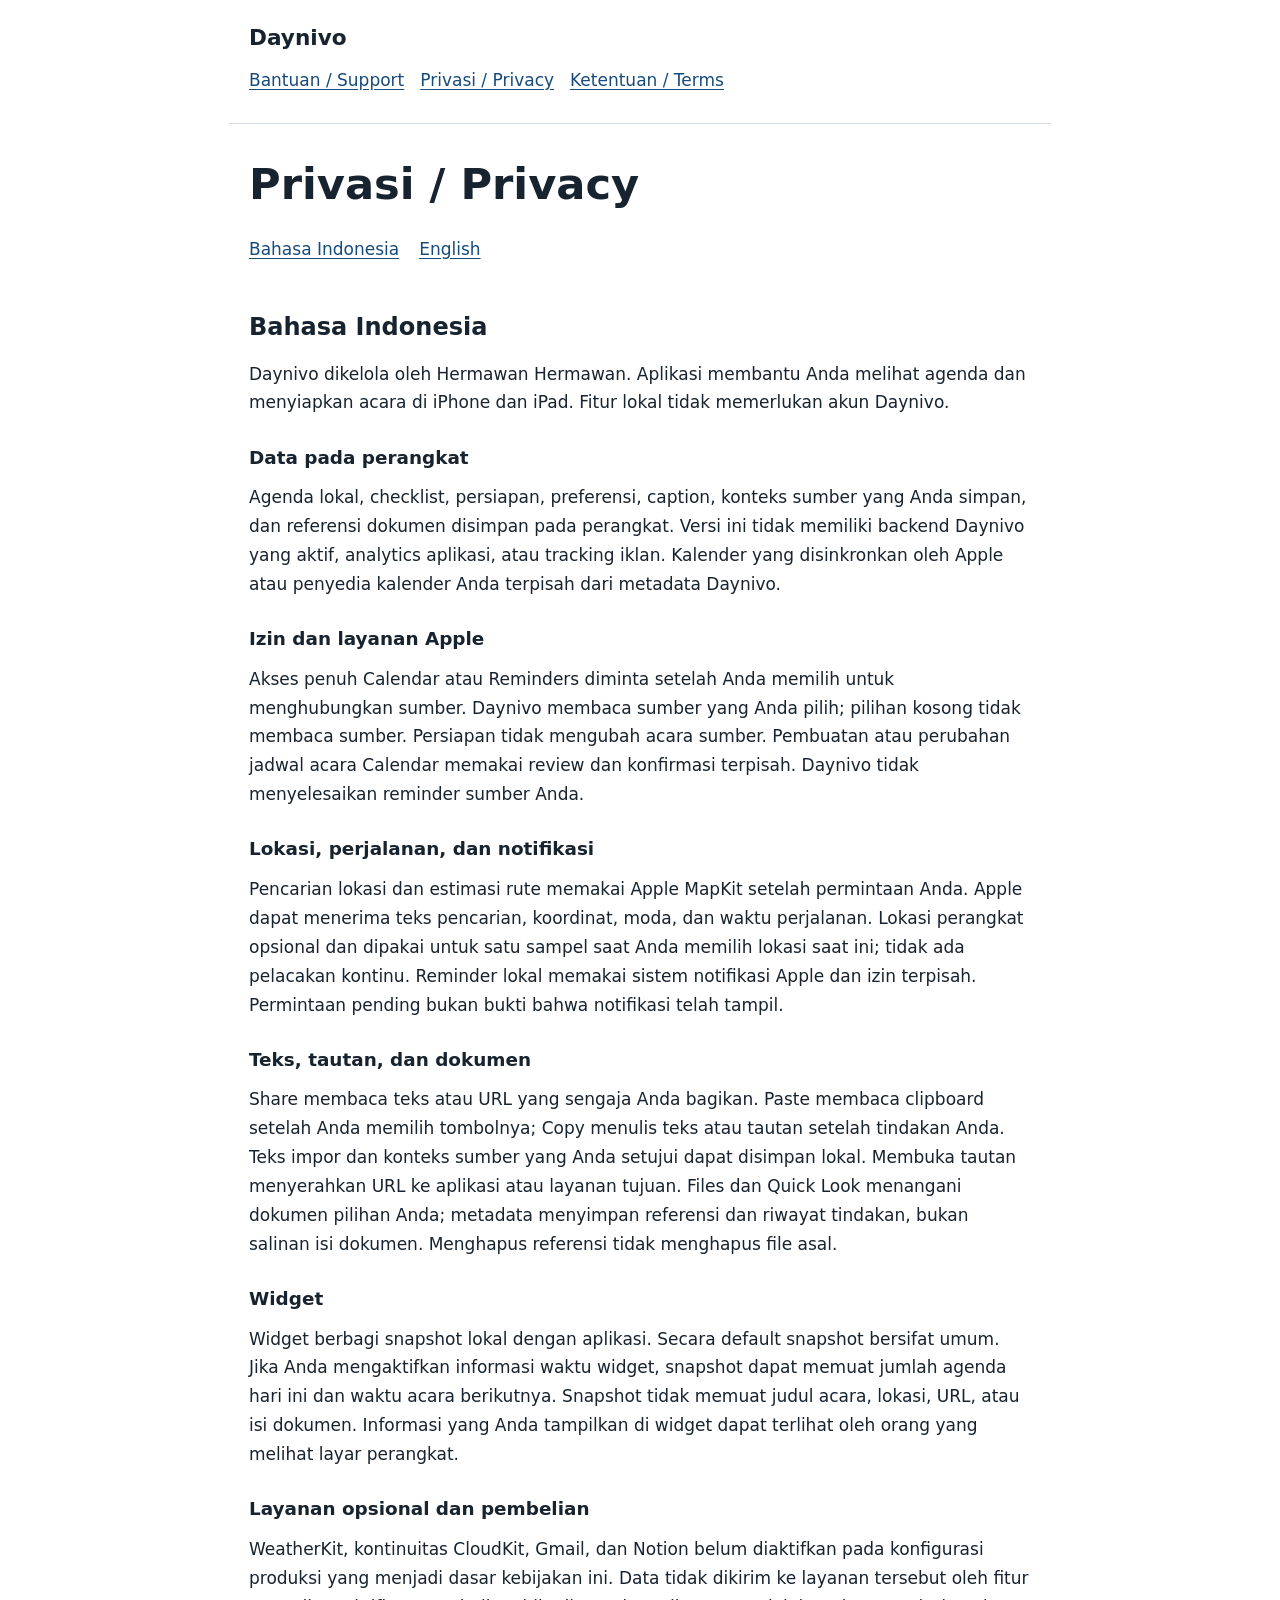
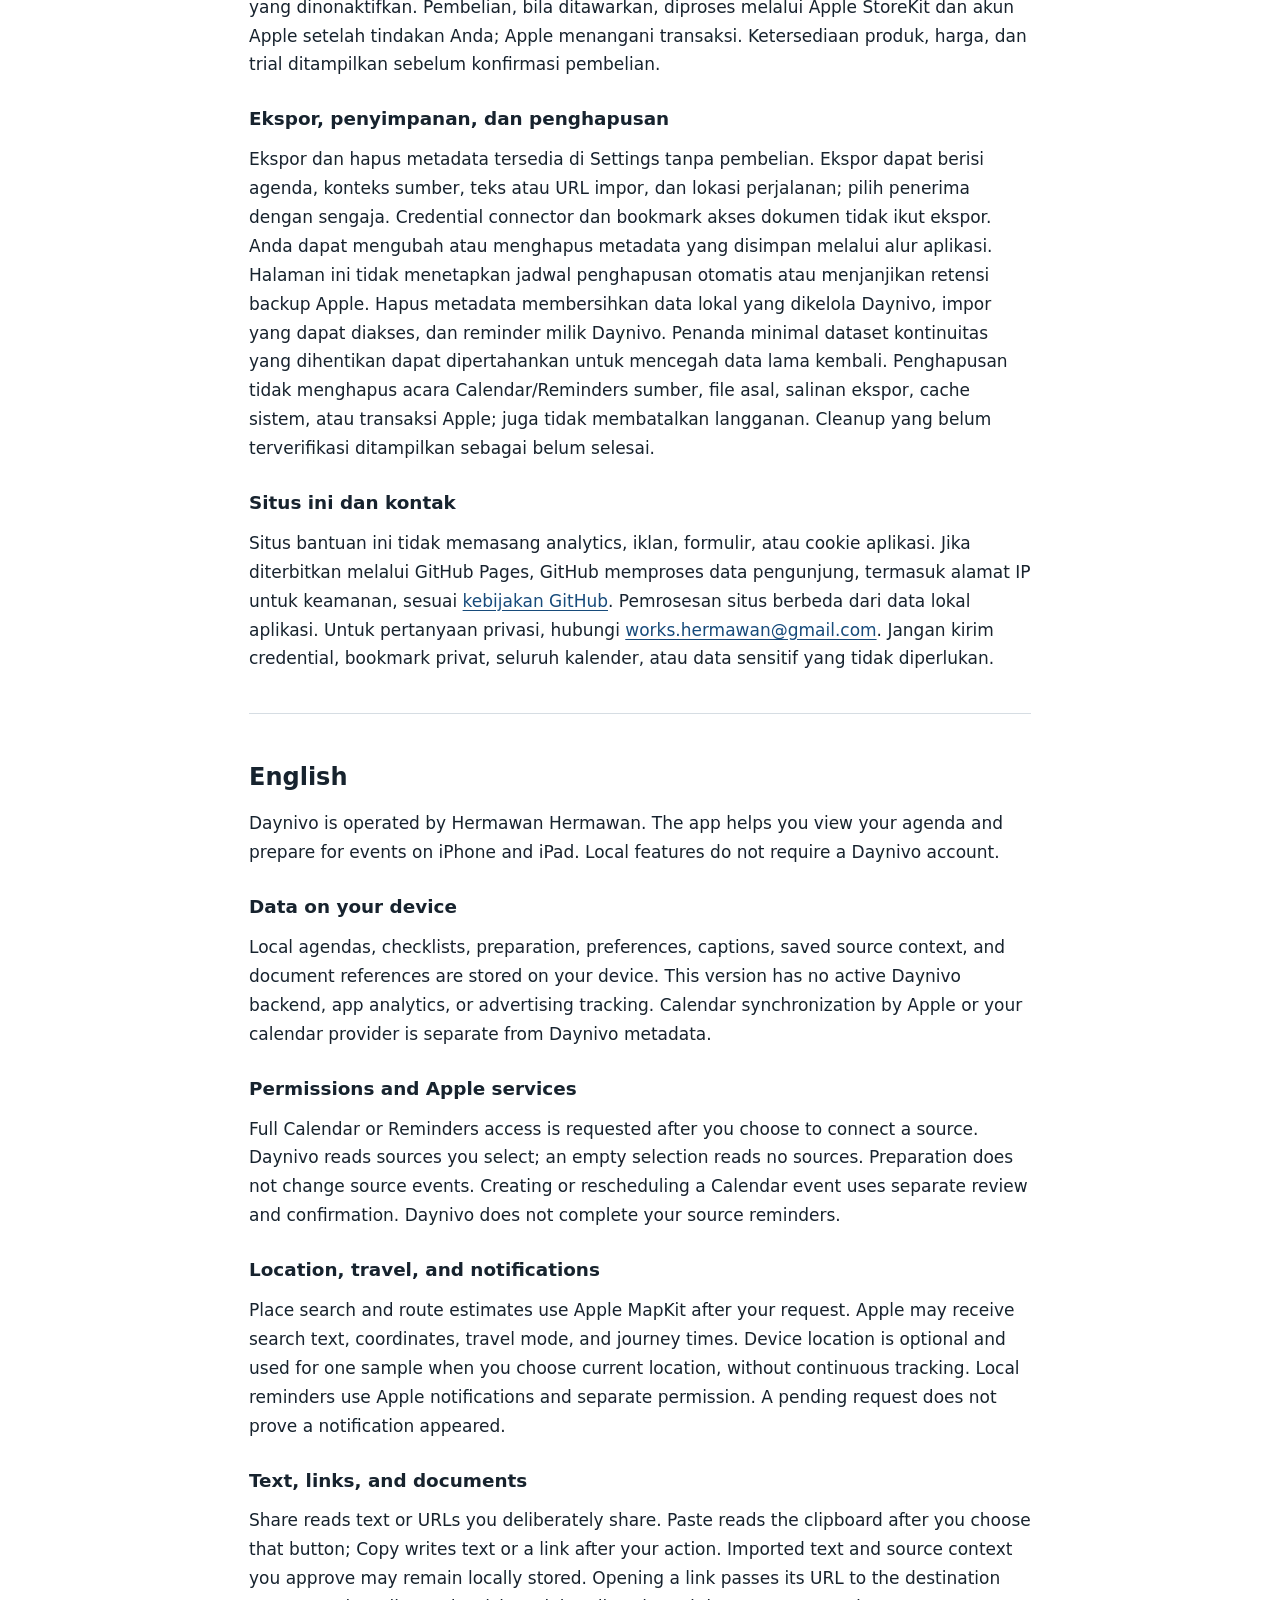
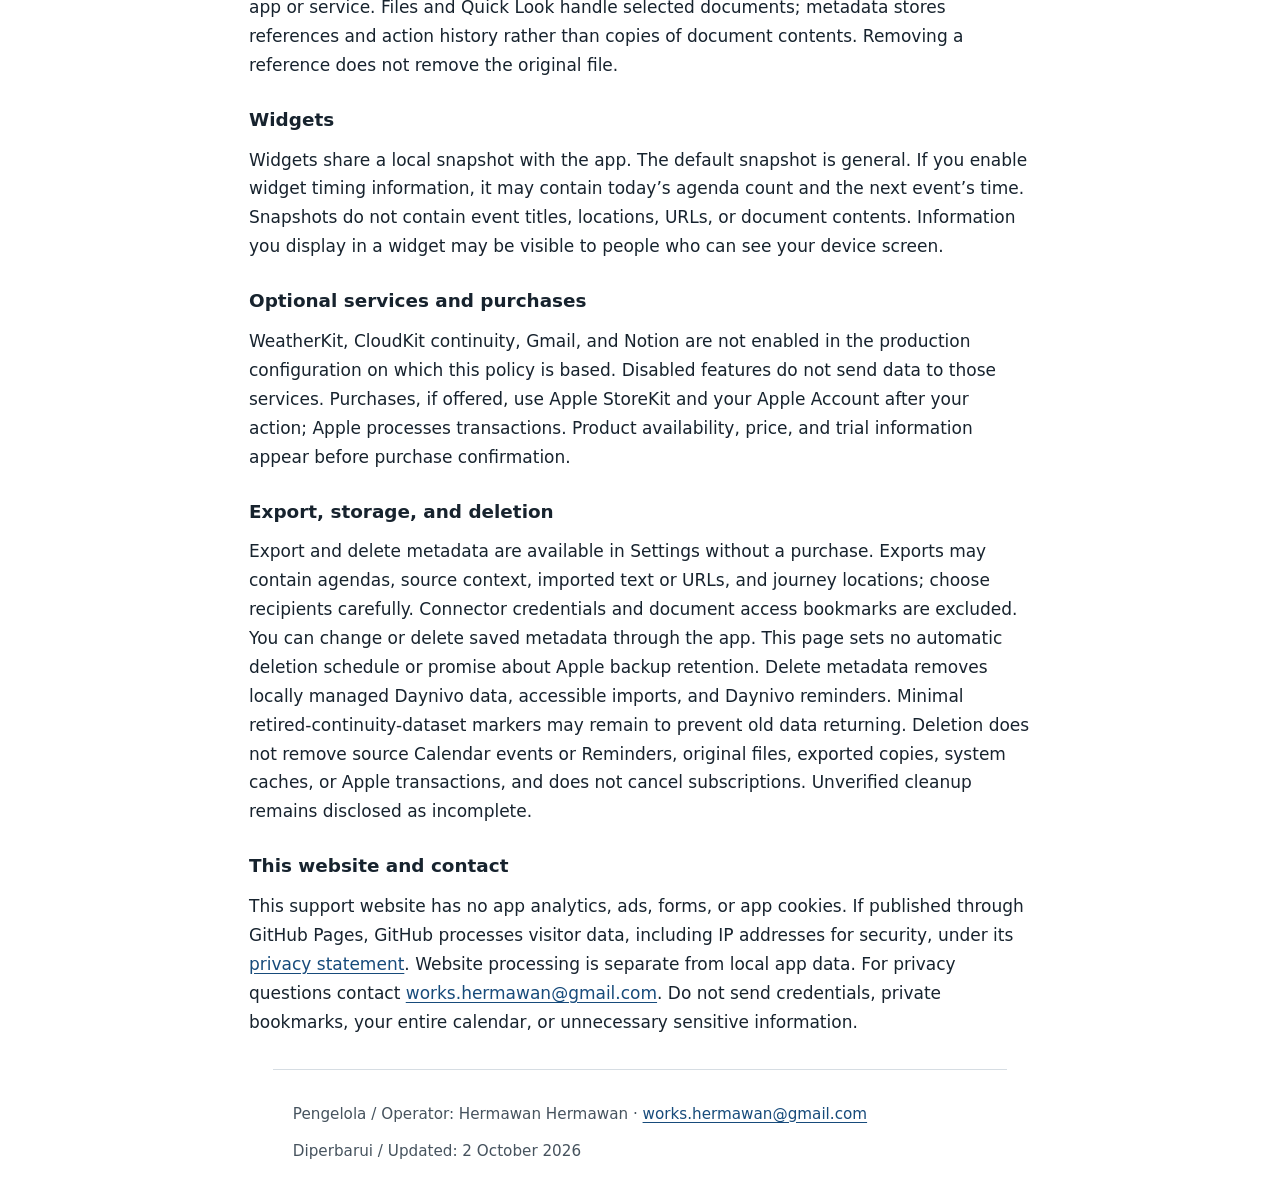
==== privacy.html @ c6703598 "Publish Daynivo privacy support and standard-license information" ====
<!doctype html>
<html lang="id"><head><meta charset="utf-8"><meta name="viewport" content="width=device-width, initial-scale=1">
<meta name="description" content="Privasi / Privacy Daynivo — Bahasa Indonesia and English.">
<title>Privasi / Privacy — Daynivo</title><link rel="stylesheet" href="styles.css"></head>
<body><a class="skip" href="#main">Lewati ke isi / Skip to content</a>
<header><div class="brand">Daynivo</div><nav aria-label="Halaman / Pages"><a href="support.html">Bantuan / Support</a><a href="privacy.html">Privasi / Privacy</a><a href="terms.html">Ketentuan / Terms</a></nav></header>
<main id="main"><h1>Privasi / Privacy</h1><nav class="language" aria-label="Bahasa / Language"><a href="#bahasa" lang="id" hreflang="id">Bahasa Indonesia</a><a href="#english" lang="en" hreflang="en">English</a></nav>
<section id="bahasa" lang="id" aria-labelledby="id-title"><h2 id="id-title">Bahasa Indonesia</h2><p>Daynivo dikelola oleh Hermawan Hermawan. Aplikasi membantu Anda melihat agenda dan menyiapkan acara di iPhone dan iPad. Fitur lokal tidak memerlukan akun Daynivo.</p><h3>Data pada perangkat</h3>
<p>Agenda lokal, checklist, persiapan, preferensi, caption, konteks sumber yang Anda simpan, dan referensi dokumen disimpan pada perangkat. Versi ini tidak memiliki backend Daynivo yang aktif, analytics aplikasi, atau tracking iklan. Kalender yang disinkronkan oleh Apple atau penyedia kalender Anda terpisah dari metadata Daynivo.</p>
<h3>Izin dan layanan Apple</h3>
<p>Akses penuh Calendar atau Reminders diminta setelah Anda memilih untuk menghubungkan sumber. Daynivo membaca sumber yang Anda pilih; pilihan kosong tidak membaca sumber. Persiapan tidak mengubah acara sumber. Pembuatan atau perubahan jadwal acara Calendar memakai review dan konfirmasi terpisah. Daynivo tidak menyelesaikan reminder sumber Anda.</p>
<h3>Lokasi, perjalanan, dan notifikasi</h3>
<p>Pencarian lokasi dan estimasi rute memakai Apple MapKit setelah permintaan Anda. Apple dapat menerima teks pencarian, koordinat, moda, dan waktu perjalanan. Lokasi perangkat opsional dan dipakai untuk satu sampel saat Anda memilih lokasi saat ini; tidak ada pelacakan kontinu. Reminder lokal memakai sistem notifikasi Apple dan izin terpisah. Permintaan pending bukan bukti bahwa notifikasi telah tampil.</p>
<h3>Teks, tautan, dan dokumen</h3>
<p>Share membaca teks atau URL yang sengaja Anda bagikan. Paste membaca clipboard setelah Anda memilih tombolnya; Copy menulis teks atau tautan setelah tindakan Anda. Teks impor dan konteks sumber yang Anda setujui dapat disimpan lokal. Membuka tautan menyerahkan URL ke aplikasi atau layanan tujuan. Files dan Quick Look menangani dokumen pilihan Anda; metadata menyimpan referensi dan riwayat tindakan, bukan salinan isi dokumen. Menghapus referensi tidak menghapus file asal.</p>
<h3>Widget</h3>
<p>Widget berbagi snapshot lokal dengan aplikasi. Secara default snapshot bersifat umum. Jika Anda mengaktifkan informasi waktu widget, snapshot dapat memuat jumlah agenda hari ini dan waktu acara berikutnya. Snapshot tidak memuat judul acara, lokasi, URL, atau isi dokumen. Informasi yang Anda tampilkan di widget dapat terlihat oleh orang yang melihat layar perangkat.</p>
<h3>Layanan opsional dan pembelian</h3>
<p>WeatherKit, kontinuitas CloudKit, Gmail, dan Notion belum diaktifkan pada konfigurasi produksi yang menjadi dasar kebijakan ini. Data tidak dikirim ke layanan tersebut oleh fitur yang dinonaktifkan. Pembelian, bila ditawarkan, diproses melalui Apple StoreKit dan akun Apple setelah tindakan Anda; Apple menangani transaksi. Ketersediaan produk, harga, dan trial ditampilkan sebelum konfirmasi pembelian.</p>
<h3>Ekspor, penyimpanan, dan penghapusan</h3>
<p>Ekspor dan hapus metadata tersedia di Settings tanpa pembelian. Ekspor dapat berisi agenda, konteks sumber, teks atau URL impor, dan lokasi perjalanan; pilih penerima dengan sengaja. Credential connector dan bookmark akses dokumen tidak ikut ekspor. Anda dapat mengubah atau menghapus metadata yang disimpan melalui alur aplikasi. Halaman ini tidak menetapkan jadwal penghapusan otomatis atau menjanjikan retensi backup Apple. Hapus metadata membersihkan data lokal yang dikelola Daynivo, impor yang dapat diakses, dan reminder milik Daynivo. Penanda minimal dataset kontinuitas yang dihentikan dapat dipertahankan untuk mencegah data lama kembali. Penghapusan tidak menghapus acara Calendar/Reminders sumber, file asal, salinan ekspor, cache sistem, atau transaksi Apple; juga tidak membatalkan langganan. Cleanup yang belum terverifikasi ditampilkan sebagai belum selesai.</p>
<h3>Situs ini dan kontak</h3>
<p>Situs bantuan ini tidak memasang analytics, iklan, formulir, atau cookie aplikasi. Jika diterbitkan melalui GitHub Pages, GitHub memproses data pengunjung, termasuk alamat IP untuk keamanan, sesuai <a href="https://docs.github.com/en/site-policy/privacy-policies/github-general-privacy-statement">kebijakan GitHub</a>. Pemrosesan situs berbeda dari data lokal aplikasi. Untuk pertanyaan privasi, hubungi <a href="mailto:works.hermawan@gmail.com">works.hermawan@gmail.com</a>. Jangan kirim credential, bookmark privat, seluruh kalender, atau data sensitif yang tidak diperlukan.</p>
</section>
<section id="english" lang="en" aria-labelledby="en-title"><h2 id="en-title">English</h2><p>Daynivo is operated by Hermawan Hermawan. The app helps you view your agenda and prepare for events on iPhone and iPad. Local features do not require a Daynivo account.</p><h3>Data on your device</h3>
<p>Local agendas, checklists, preparation, preferences, captions, saved source context, and document references are stored on your device. This version has no active Daynivo backend, app analytics, or advertising tracking. Calendar synchronization by Apple or your calendar provider is separate from Daynivo metadata.</p>
<h3>Permissions and Apple services</h3>
<p>Full Calendar or Reminders access is requested after you choose to connect a source. Daynivo reads sources you select; an empty selection reads no sources. Preparation does not change source events. Creating or rescheduling a Calendar event uses separate review and confirmation. Daynivo does not complete your source reminders.</p>
<h3>Location, travel, and notifications</h3>
<p>Place search and route estimates use Apple MapKit after your request. Apple may receive search text, coordinates, travel mode, and journey times. Device location is optional and used for one sample when you choose current location, without continuous tracking. Local reminders use Apple notifications and separate permission. A pending request does not prove a notification appeared.</p>
<h3>Text, links, and documents</h3>
<p>Share reads text or URLs you deliberately share. Paste reads the clipboard after you choose that button; Copy writes text or a link after your action. Imported text and source context you approve may remain locally stored. Opening a link passes its URL to the destination app or service. Files and Quick Look handle selected documents; metadata stores references and action history rather than copies of document contents. Removing a reference does not remove the original file.</p>
<h3>Widgets</h3>
<p>Widgets share a local snapshot with the app. The default snapshot is general. If you enable widget timing information, it may contain today’s agenda count and the next event’s time. Snapshots do not contain event titles, locations, URLs, or document contents. Information you display in a widget may be visible to people who can see your device screen.</p>
<h3>Optional services and purchases</h3>
<p>WeatherKit, CloudKit continuity, Gmail, and Notion are not enabled in the production configuration on which this policy is based. Disabled features do not send data to those services. Purchases, if offered, use Apple StoreKit and your Apple Account after your action; Apple processes transactions. Product availability, price, and trial information appear before purchase confirmation.</p>
<h3>Export, storage, and deletion</h3>
<p>Export and delete metadata are available in Settings without a purchase. Exports may contain agendas, source context, imported text or URLs, and journey locations; choose recipients carefully. Connector credentials and document access bookmarks are excluded. You can change or delete saved metadata through the app. This page sets no automatic deletion schedule or promise about Apple backup retention. Delete metadata removes locally managed Daynivo data, accessible imports, and Daynivo reminders. Minimal retired-continuity-dataset markers may remain to prevent old data returning. Deletion does not remove source Calendar events or Reminders, original files, exported copies, system caches, or Apple transactions, and does not cancel subscriptions. Unverified cleanup remains disclosed as incomplete.</p>
<h3>This website and contact</h3>
<p>This support website has no app analytics, ads, forms, or app cookies. If published through GitHub Pages, GitHub processes visitor data, including IP addresses for security, under its <a href="https://docs.github.com/en/site-policy/privacy-policies/github-general-privacy-statement">privacy statement</a>. Website processing is separate from local app data. For privacy questions contact <a href="mailto:works.hermawan@gmail.com">works.hermawan@gmail.com</a>. Do not send credentials, private bookmarks, your entire calendar, or unnecessary sensitive information.</p>
</section></main>
<footer><p>Pengelola / Operator: Hermawan Hermawan · <a href="mailto:works.hermawan@gmail.com">works.hermawan@gmail.com</a></p><p>Diperbarui / Updated: 2 October 2026</p></footer></body></html>
---- styles.css ----
:root { color-scheme: light; --ink: #17232e; --muted: #46535e; --line: #d6dde3; --link: #174b7b; }
* { box-sizing: border-box; }
html { scroll-padding-top: 1rem; }
body { margin: 0; background: #fff; color: var(--ink); font: 1.0625rem/1.7 system-ui, -apple-system, BlinkMacSystemFont, sans-serif; overflow-wrap: anywhere; }
header, main, footer { max-width: 76ch; margin: auto; padding: 1.25rem; }
header { border-bottom: 1px solid var(--line); }
.brand { font-size: 1.35rem; font-weight: 750; }
nav { display: flex; flex-wrap: wrap; gap: .3rem 1rem; }
a { color: var(--link); text-underline-offset: .2em; overflow-wrap: anywhere; }
nav a, .language a { display: inline-block; padding: .55rem 0; min-height: 44px; }
a:focus-visible { outline: 3px solid #174b7b; outline-offset: 4px; border-radius: 2px; }
.skip { position: absolute; left: 1rem; top: -6rem; background: #fff; padding: .7rem; z-index: 2; }
.skip:focus { top: 1rem; }
h1 { font-size: clamp(1.8rem, 6vw, 2.7rem); line-height: 1.15; margin: 1rem 0; }
h2 { font-size: 1.5rem; line-height: 1.3; margin: 2.5rem 0 1rem; }
h3 { font-size: 1.15rem; line-height: 1.45; margin: 1.7rem 0 .4rem; }
p { margin: .75rem 0; }
.draft { padding: 1rem; background: #fff4df; border-left: 4px solid #8d5a12; color: #56380f; }
.language { display: flex; gap: 1.25rem; flex-wrap: wrap; }
section + section { border-top: 1px solid var(--line); margin-top: 2.5rem; padding-top: .5rem; }
footer { border-top: 1px solid var(--line); color: var(--muted); font-size: .95rem; }
ul { padding-left: 1.4rem; }
li { margin: .4rem 0; }
@media (max-width: 420px) { header, main, footer { padding: 1rem; } }
@media print { .skip, .language { display: none; } header, main, footer { max-width: none; } a { color: inherit; } }
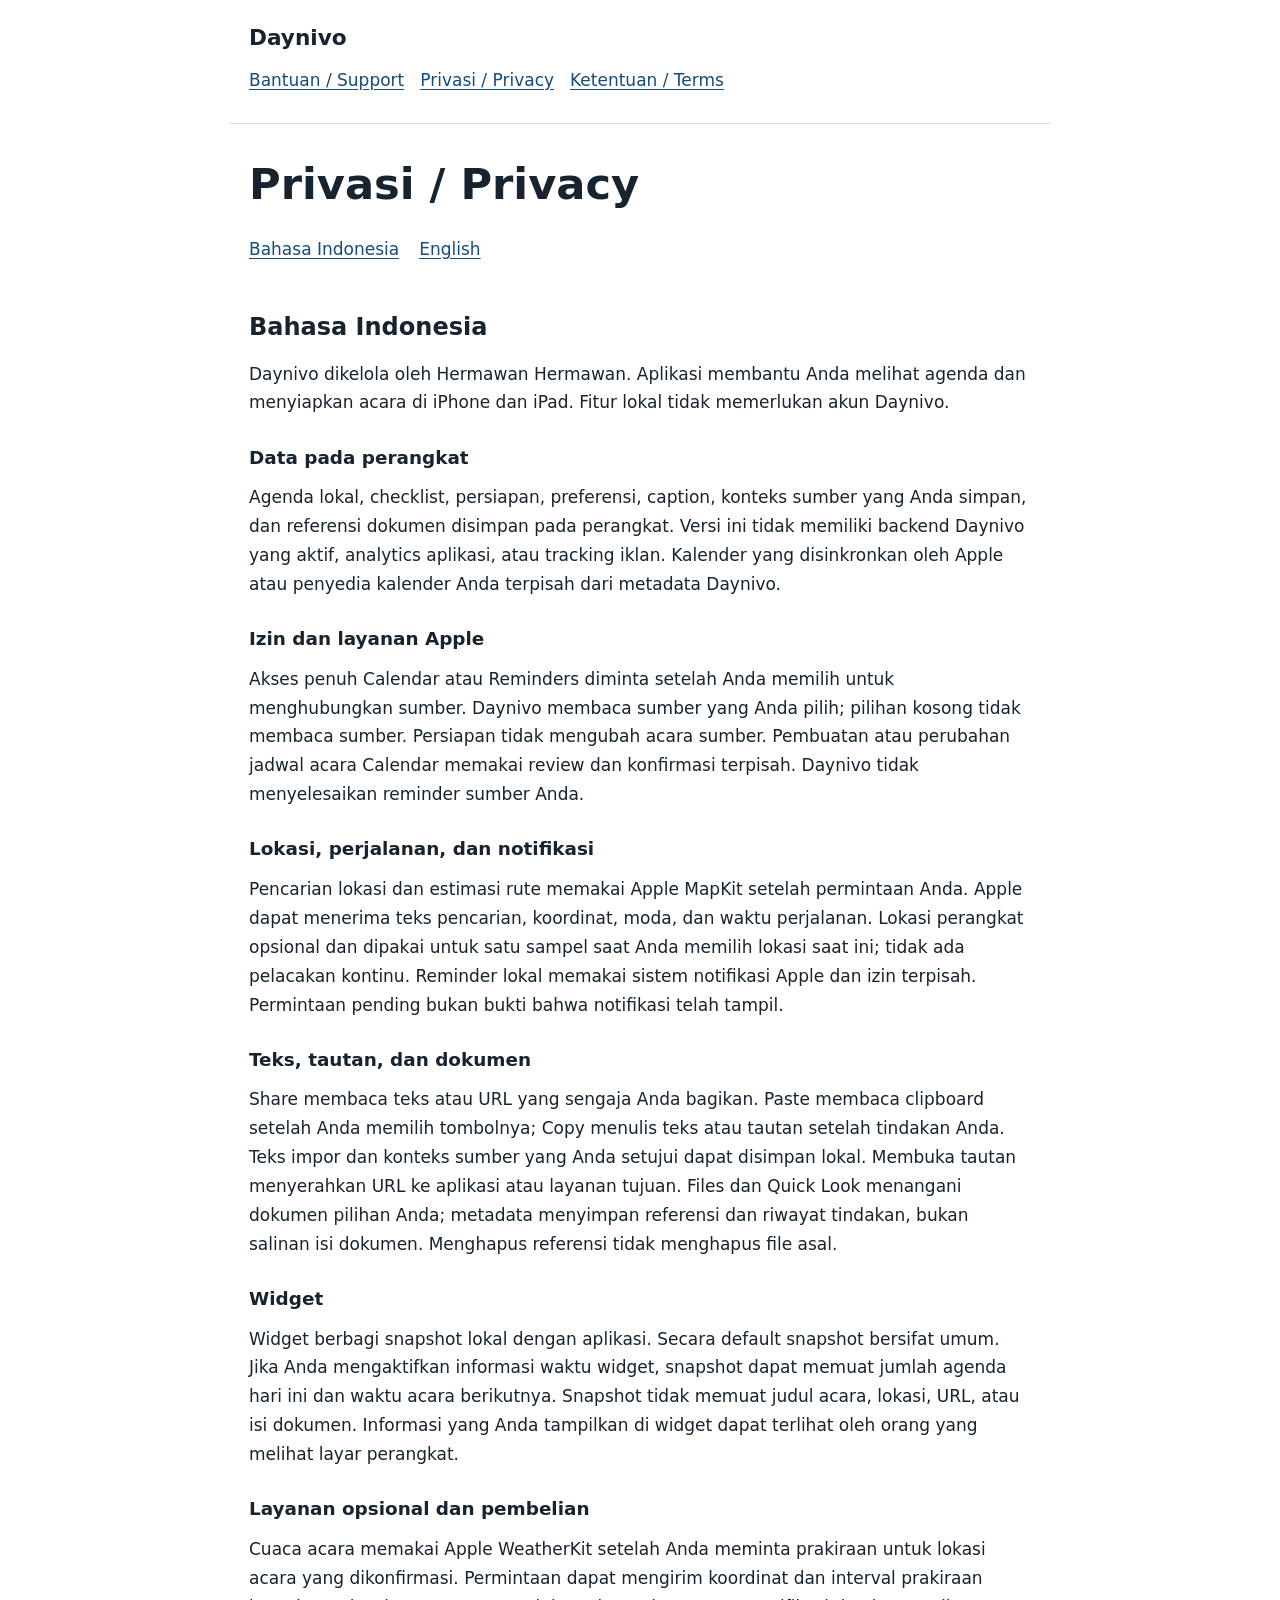
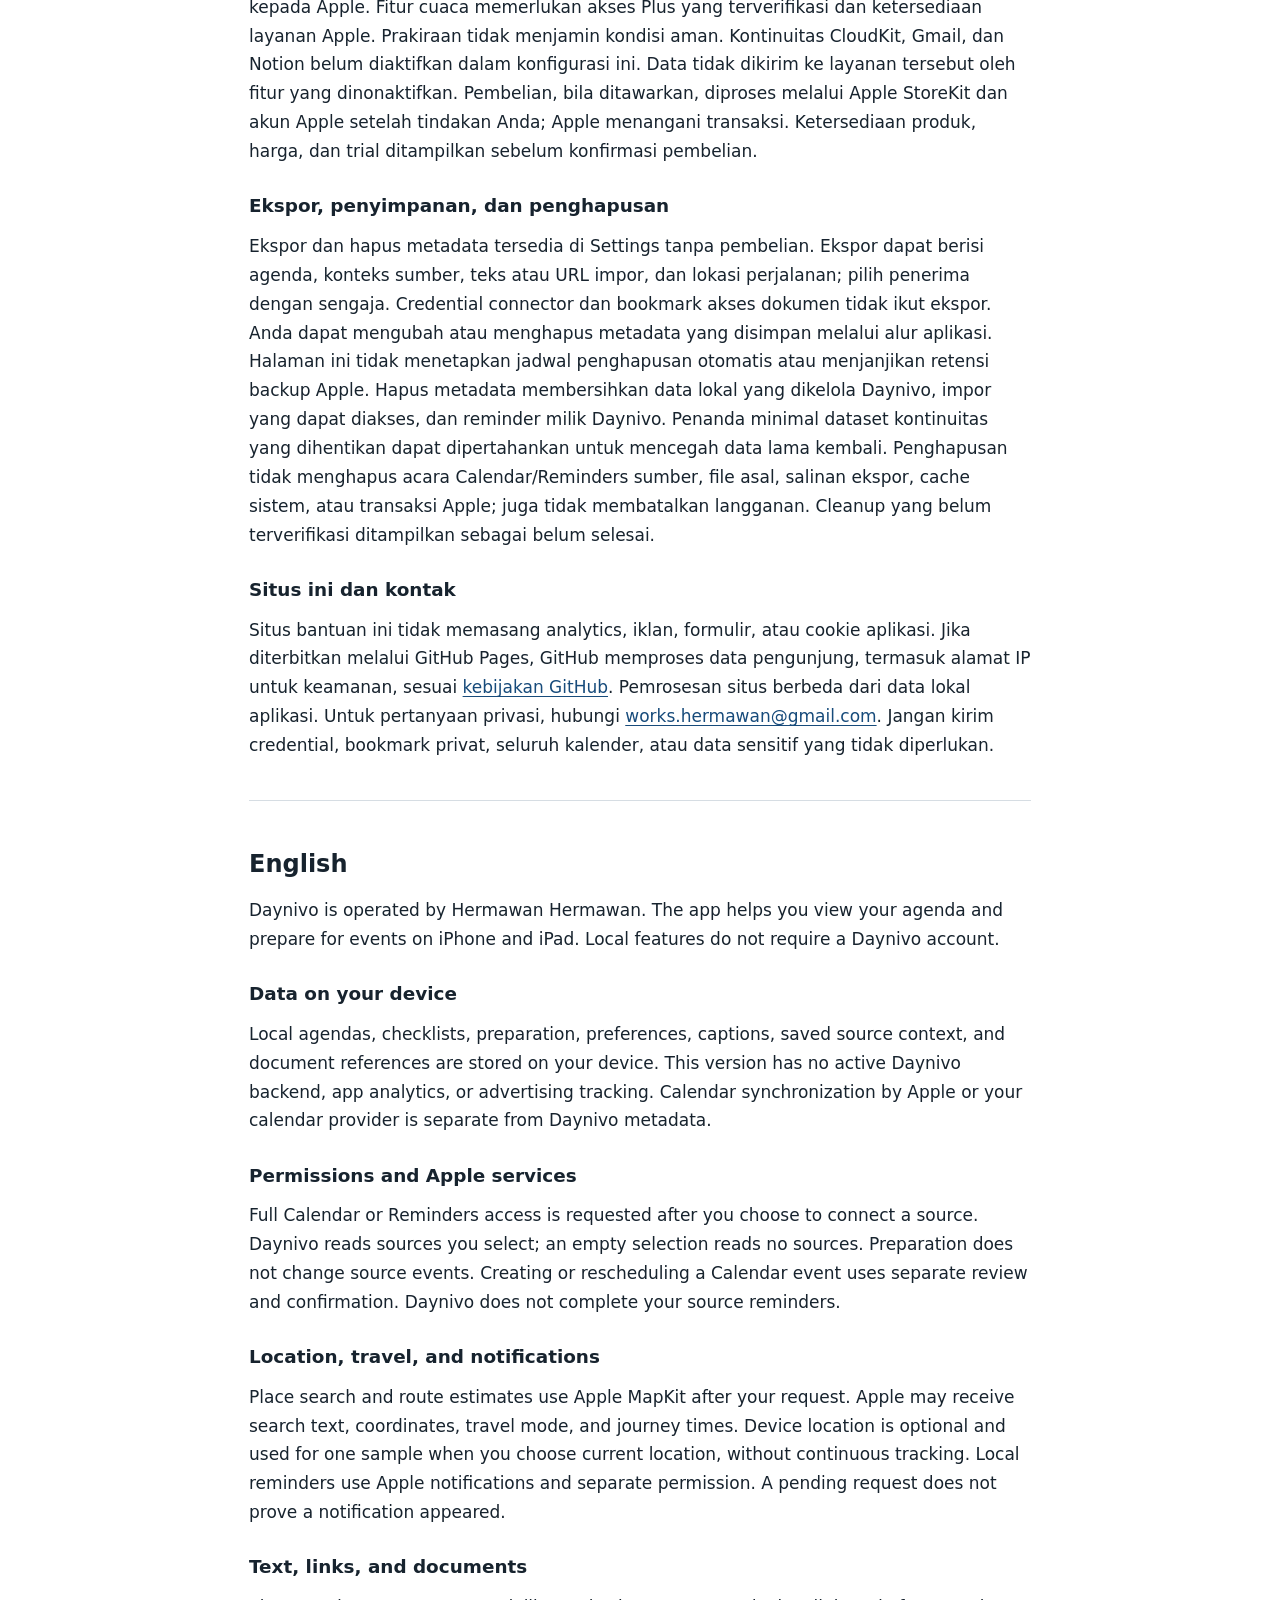
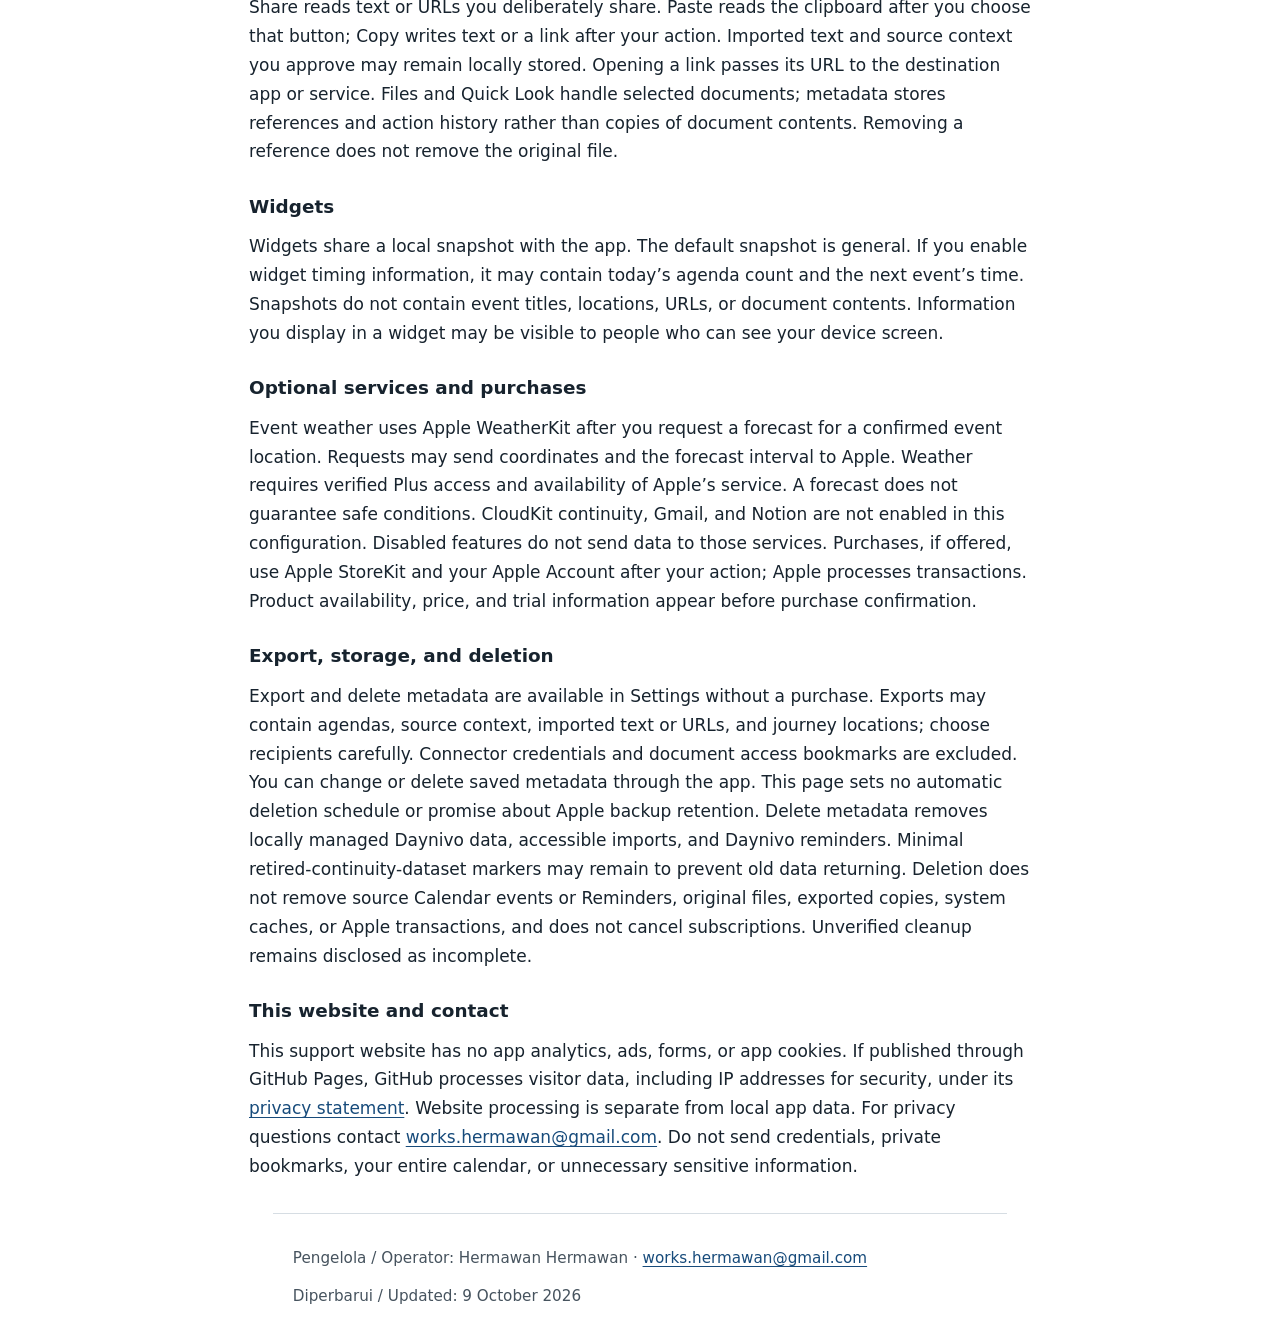
==== commit 44a0c8b2: "Clarify optional WeatherKit data use in privacy and support" ====
--- a/privacy.html
+++ b/privacy.html
@@ -16,7 +16,7 @@
 <h3>Widget</h3>
 <p>Widget berbagi snapshot lokal dengan aplikasi. Secara default snapshot bersifat umum. Jika Anda mengaktifkan informasi waktu widget, snapshot dapat memuat jumlah agenda hari ini dan waktu acara berikutnya. Snapshot tidak memuat judul acara, lokasi, URL, atau isi dokumen. Informasi yang Anda tampilkan di widget dapat terlihat oleh orang yang melihat layar perangkat.</p>
 <h3>Layanan opsional dan pembelian</h3>
-<p>WeatherKit, kontinuitas CloudKit, Gmail, dan Notion belum diaktifkan pada konfigurasi produksi yang menjadi dasar kebijakan ini. Data tidak dikirim ke layanan tersebut oleh fitur yang dinonaktifkan. Pembelian, bila ditawarkan, diproses melalui Apple StoreKit dan akun Apple setelah tindakan Anda; Apple menangani transaksi. Ketersediaan produk, harga, dan trial ditampilkan sebelum konfirmasi pembelian.</p>
+<p>Cuaca acara memakai Apple WeatherKit setelah Anda meminta prakiraan untuk lokasi acara yang dikonfirmasi. Permintaan dapat mengirim koordinat dan interval prakiraan kepada Apple. Fitur cuaca memerlukan akses Plus yang terverifikasi dan ketersediaan layanan Apple. Prakiraan tidak menjamin kondisi aman. Kontinuitas CloudKit, Gmail, dan Notion belum diaktifkan dalam konfigurasi ini. Data tidak dikirim ke layanan tersebut oleh fitur yang dinonaktifkan. Pembelian, bila ditawarkan, diproses melalui Apple StoreKit dan akun Apple setelah tindakan Anda; Apple menangani transaksi. Ketersediaan produk, harga, dan trial ditampilkan sebelum konfirmasi pembelian.</p>
 <h3>Ekspor, penyimpanan, dan penghapusan</h3>
 <p>Ekspor dan hapus metadata tersedia di Settings tanpa pembelian. Ekspor dapat berisi agenda, konteks sumber, teks atau URL impor, dan lokasi perjalanan; pilih penerima dengan sengaja. Credential connector dan bookmark akses dokumen tidak ikut ekspor. Anda dapat mengubah atau menghapus metadata yang disimpan melalui alur aplikasi. Halaman ini tidak menetapkan jadwal penghapusan otomatis atau menjanjikan retensi backup Apple. Hapus metadata membersihkan data lokal yang dikelola Daynivo, impor yang dapat diakses, dan reminder milik Daynivo. Penanda minimal dataset kontinuitas yang dihentikan dapat dipertahankan untuk mencegah data lama kembali. Penghapusan tidak menghapus acara Calendar/Reminders sumber, file asal, salinan ekspor, cache sistem, atau transaksi Apple; juga tidak membatalkan langganan. Cleanup yang belum terverifikasi ditampilkan sebagai belum selesai.</p>
 <h3>Situs ini dan kontak</h3>
@@ -33,10 +33,10 @@
 <h3>Widgets</h3>
 <p>Widgets share a local snapshot with the app. The default snapshot is general. If you enable widget timing information, it may contain today’s agenda count and the next event’s time. Snapshots do not contain event titles, locations, URLs, or document contents. Information you display in a widget may be visible to people who can see your device screen.</p>
 <h3>Optional services and purchases</h3>
-<p>WeatherKit, CloudKit continuity, Gmail, and Notion are not enabled in the production configuration on which this policy is based. Disabled features do not send data to those services. Purchases, if offered, use Apple StoreKit and your Apple Account after your action; Apple processes transactions. Product availability, price, and trial information appear before purchase confirmation.</p>
+<p>Event weather uses Apple WeatherKit after you request a forecast for a confirmed event location. Requests may send coordinates and the forecast interval to Apple. Weather requires verified Plus access and availability of Apple’s service. A forecast does not guarantee safe conditions. CloudKit continuity, Gmail, and Notion are not enabled in this configuration. Disabled features do not send data to those services. Purchases, if offered, use Apple StoreKit and your Apple Account after your action; Apple processes transactions. Product availability, price, and trial information appear before purchase confirmation.</p>
 <h3>Export, storage, and deletion</h3>
 <p>Export and delete metadata are available in Settings without a purchase. Exports may contain agendas, source context, imported text or URLs, and journey locations; choose recipients carefully. Connector credentials and document access bookmarks are excluded. You can change or delete saved metadata through the app. This page sets no automatic deletion schedule or promise about Apple backup retention. Delete metadata removes locally managed Daynivo data, accessible imports, and Daynivo reminders. Minimal retired-continuity-dataset markers may remain to prevent old data returning. Deletion does not remove source Calendar events or Reminders, original files, exported copies, system caches, or Apple transactions, and does not cancel subscriptions. Unverified cleanup remains disclosed as incomplete.</p>
 <h3>This website and contact</h3>
 <p>This support website has no app analytics, ads, forms, or app cookies. If published through GitHub Pages, GitHub processes visitor data, including IP addresses for security, under its <a href="https://docs.github.com/en/site-policy/privacy-policies/github-general-privacy-statement">privacy statement</a>. Website processing is separate from local app data. For privacy questions contact <a href="mailto:works.hermawan@gmail.com">works.hermawan@gmail.com</a>. Do not send credentials, private bookmarks, your entire calendar, or unnecessary sensitive information.</p>
 </section></main>
-<footer><p>Pengelola / Operator: Hermawan Hermawan · <a href="mailto:works.hermawan@gmail.com">works.hermawan@gmail.com</a></p><p>Diperbarui / Updated: 2 October 2026</p></footer></body></html>
+<footer><p>Pengelola / Operator: Hermawan Hermawan · <a href="mailto:works.hermawan@gmail.com">works.hermawan@gmail.com</a></p><p>Diperbarui / Updated: 9 October 2026</p></footer></body></html>
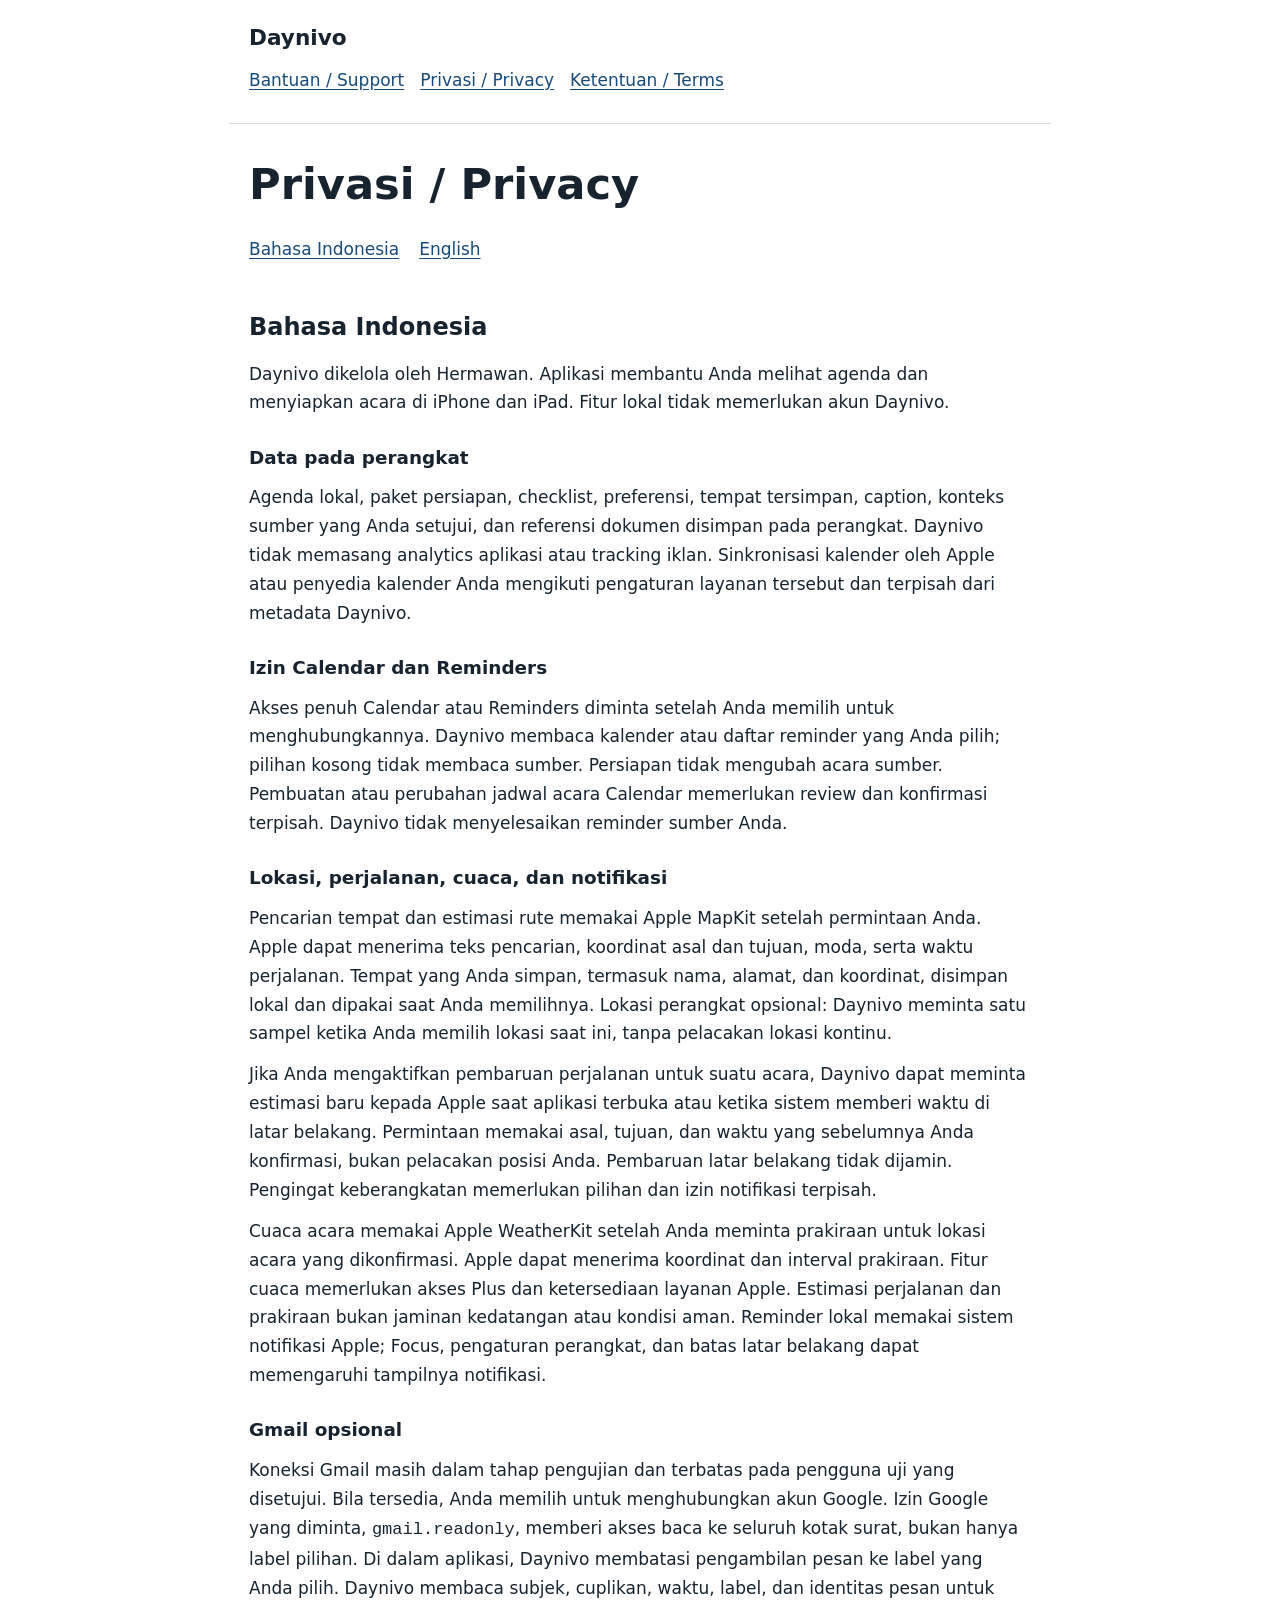
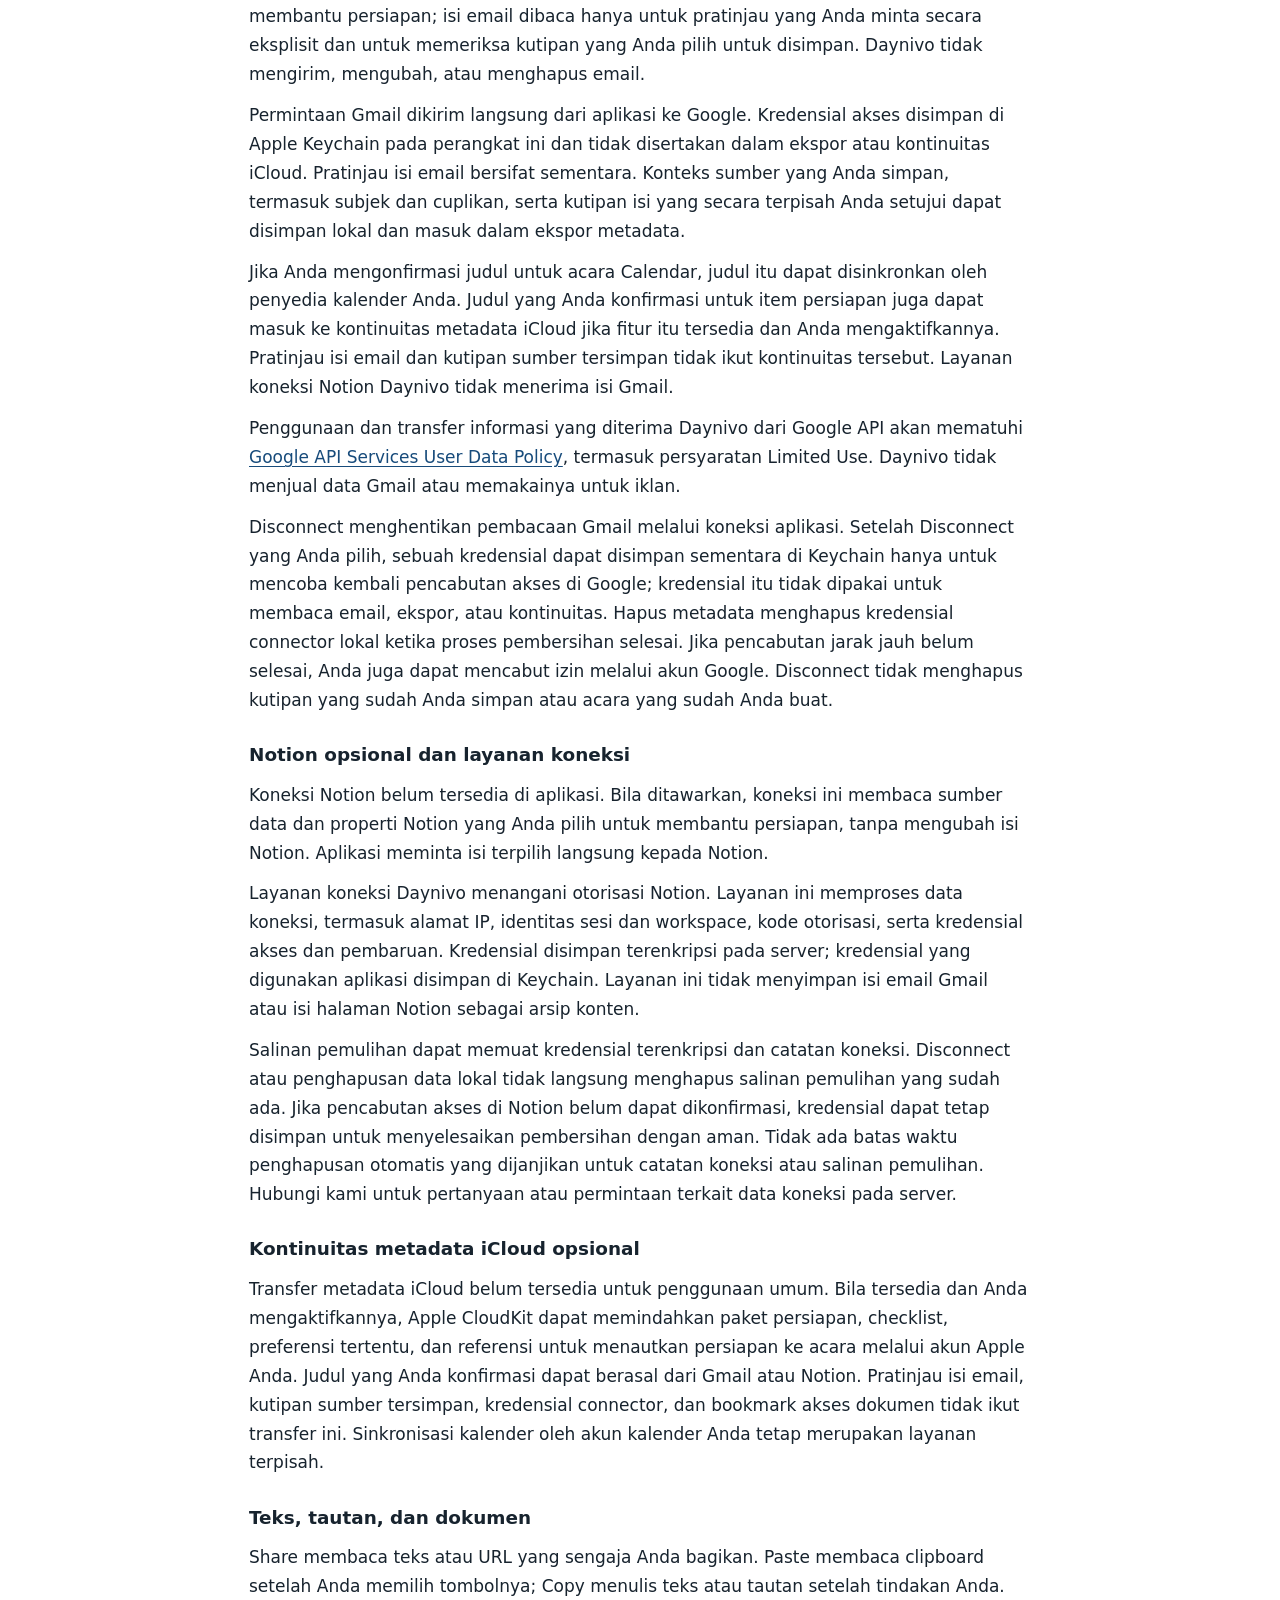
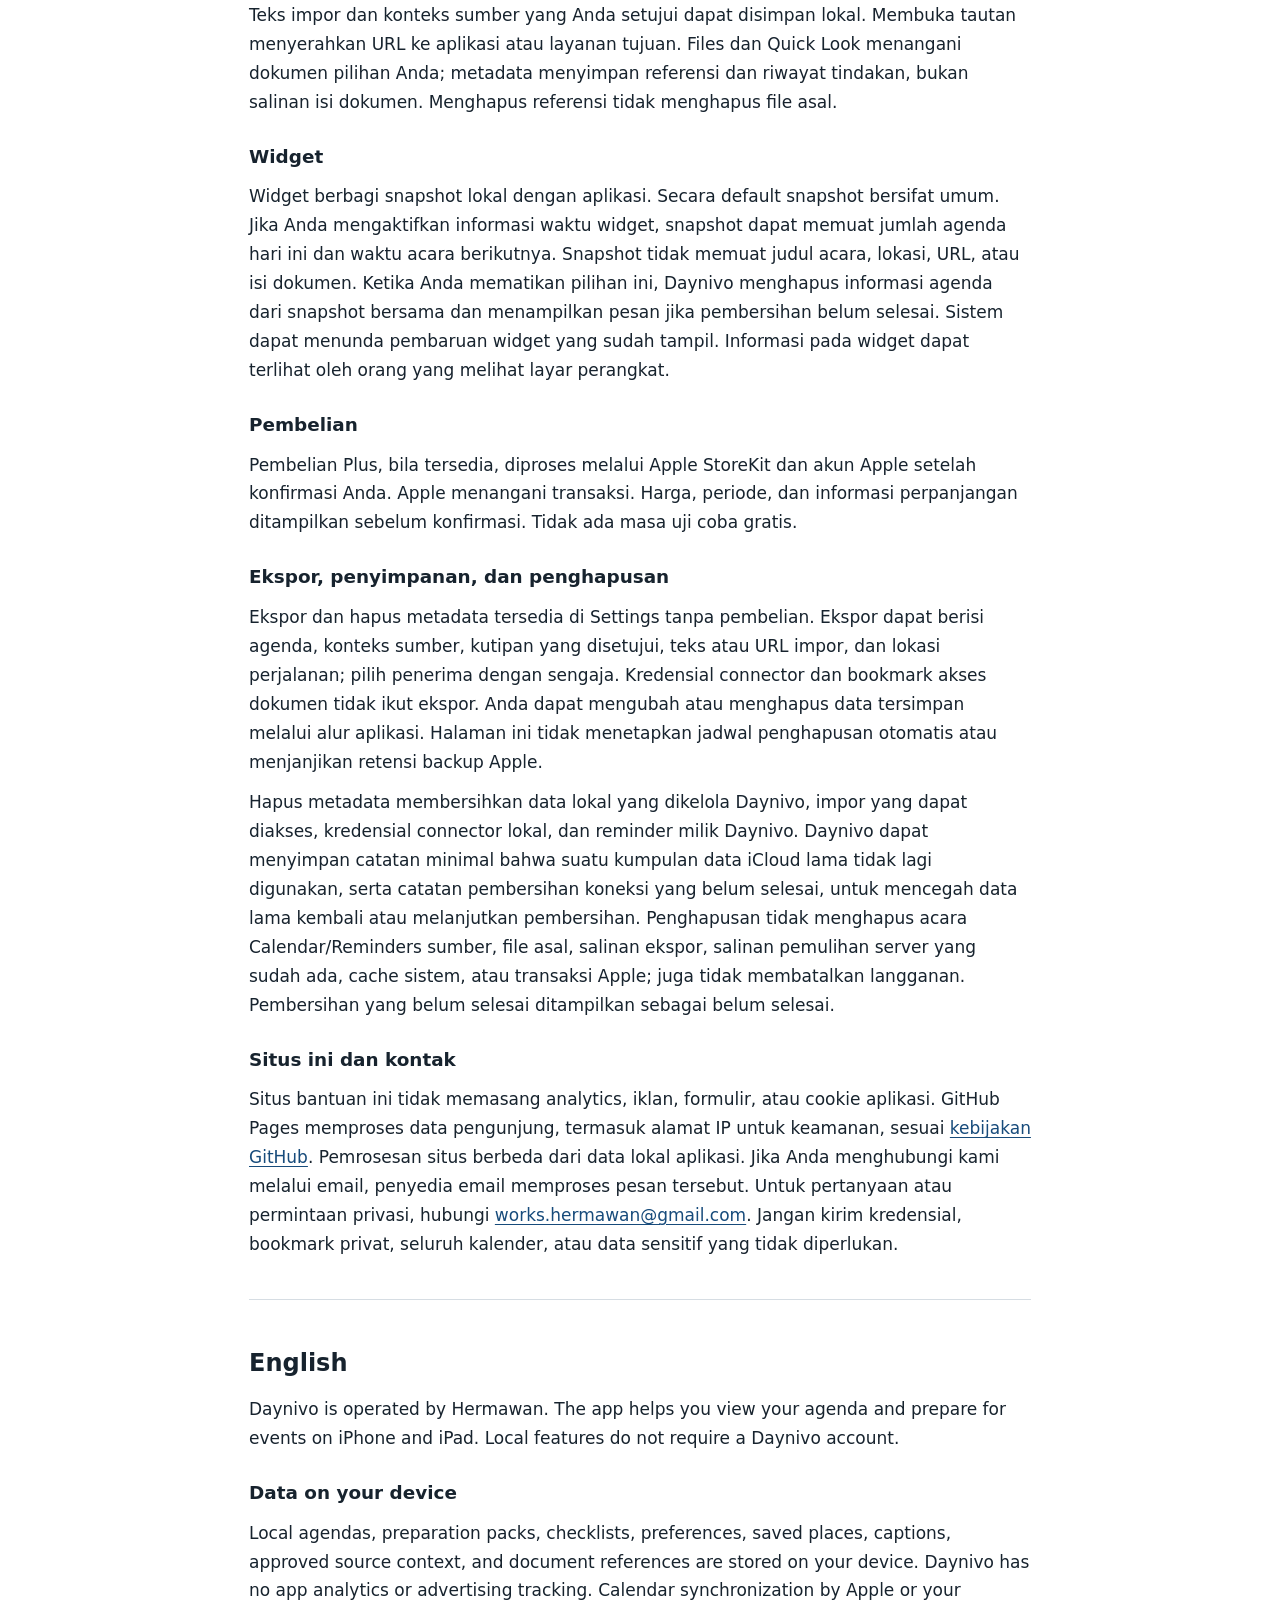
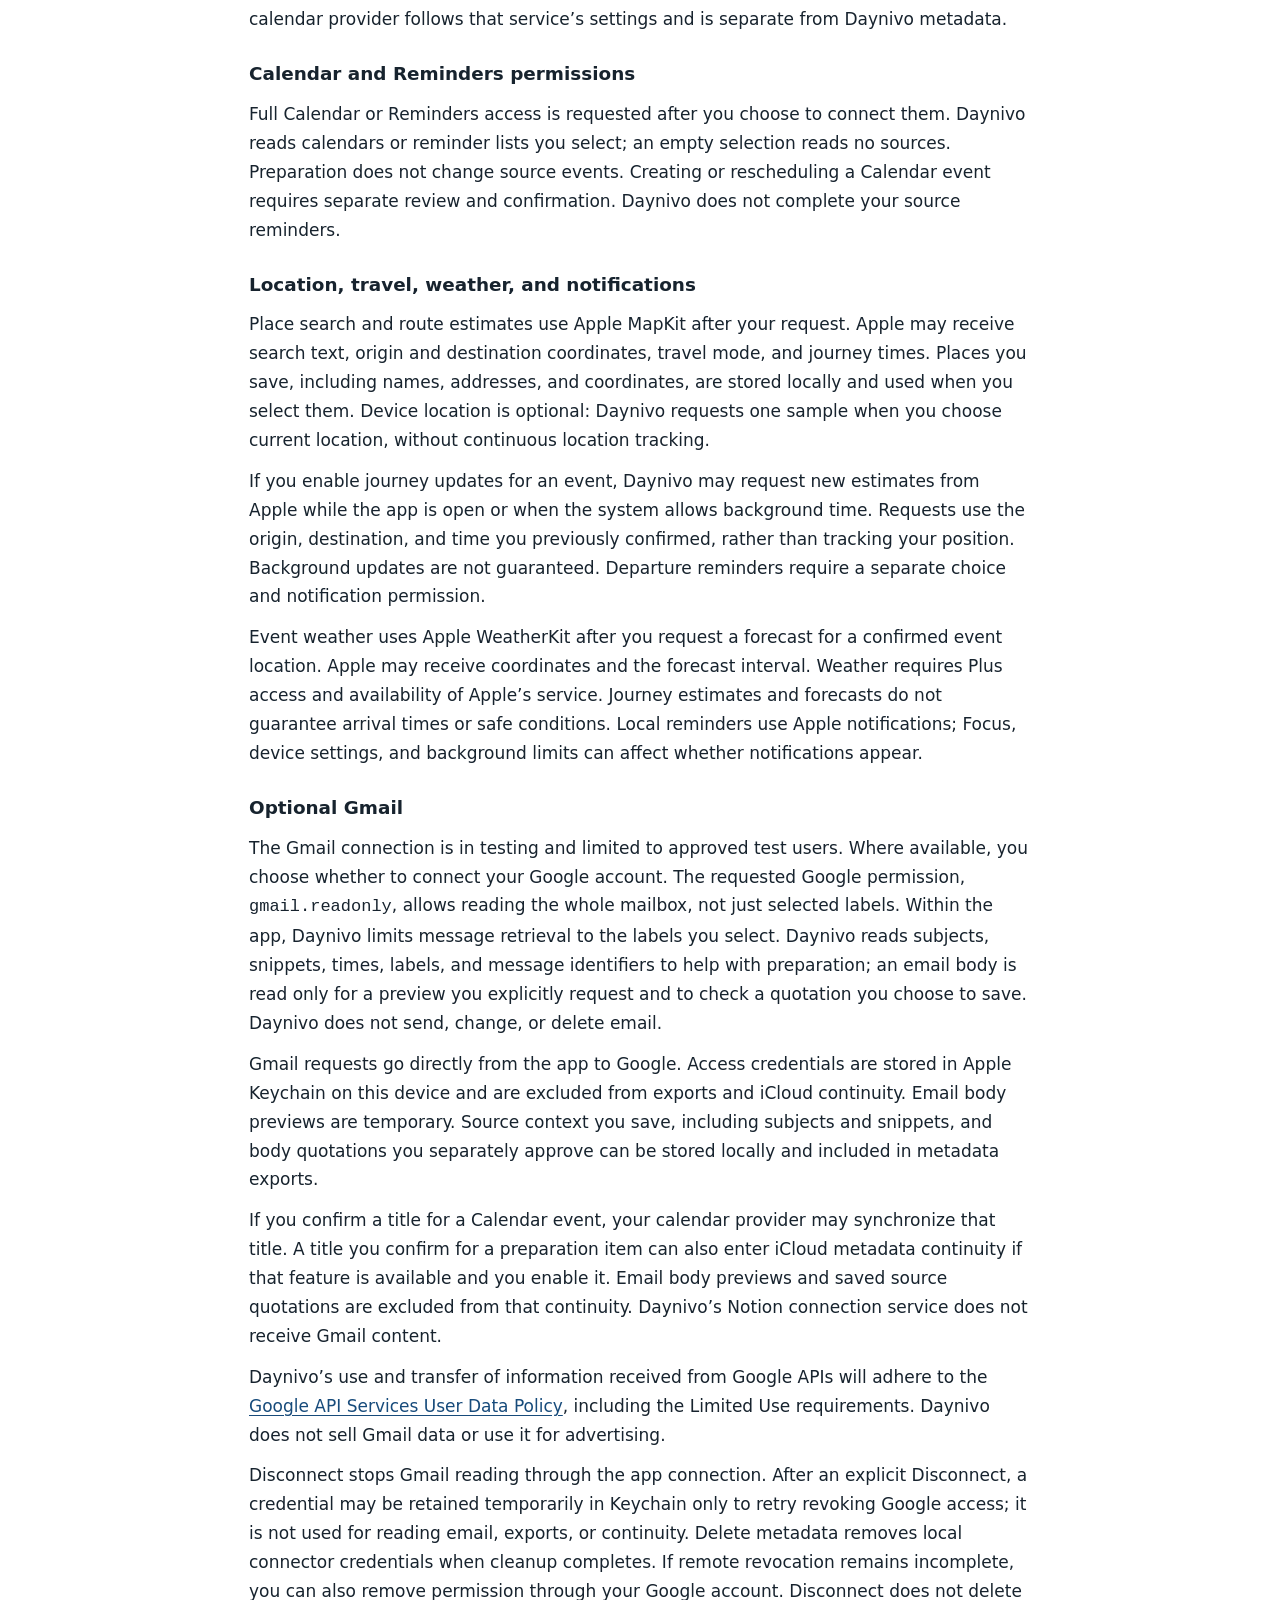
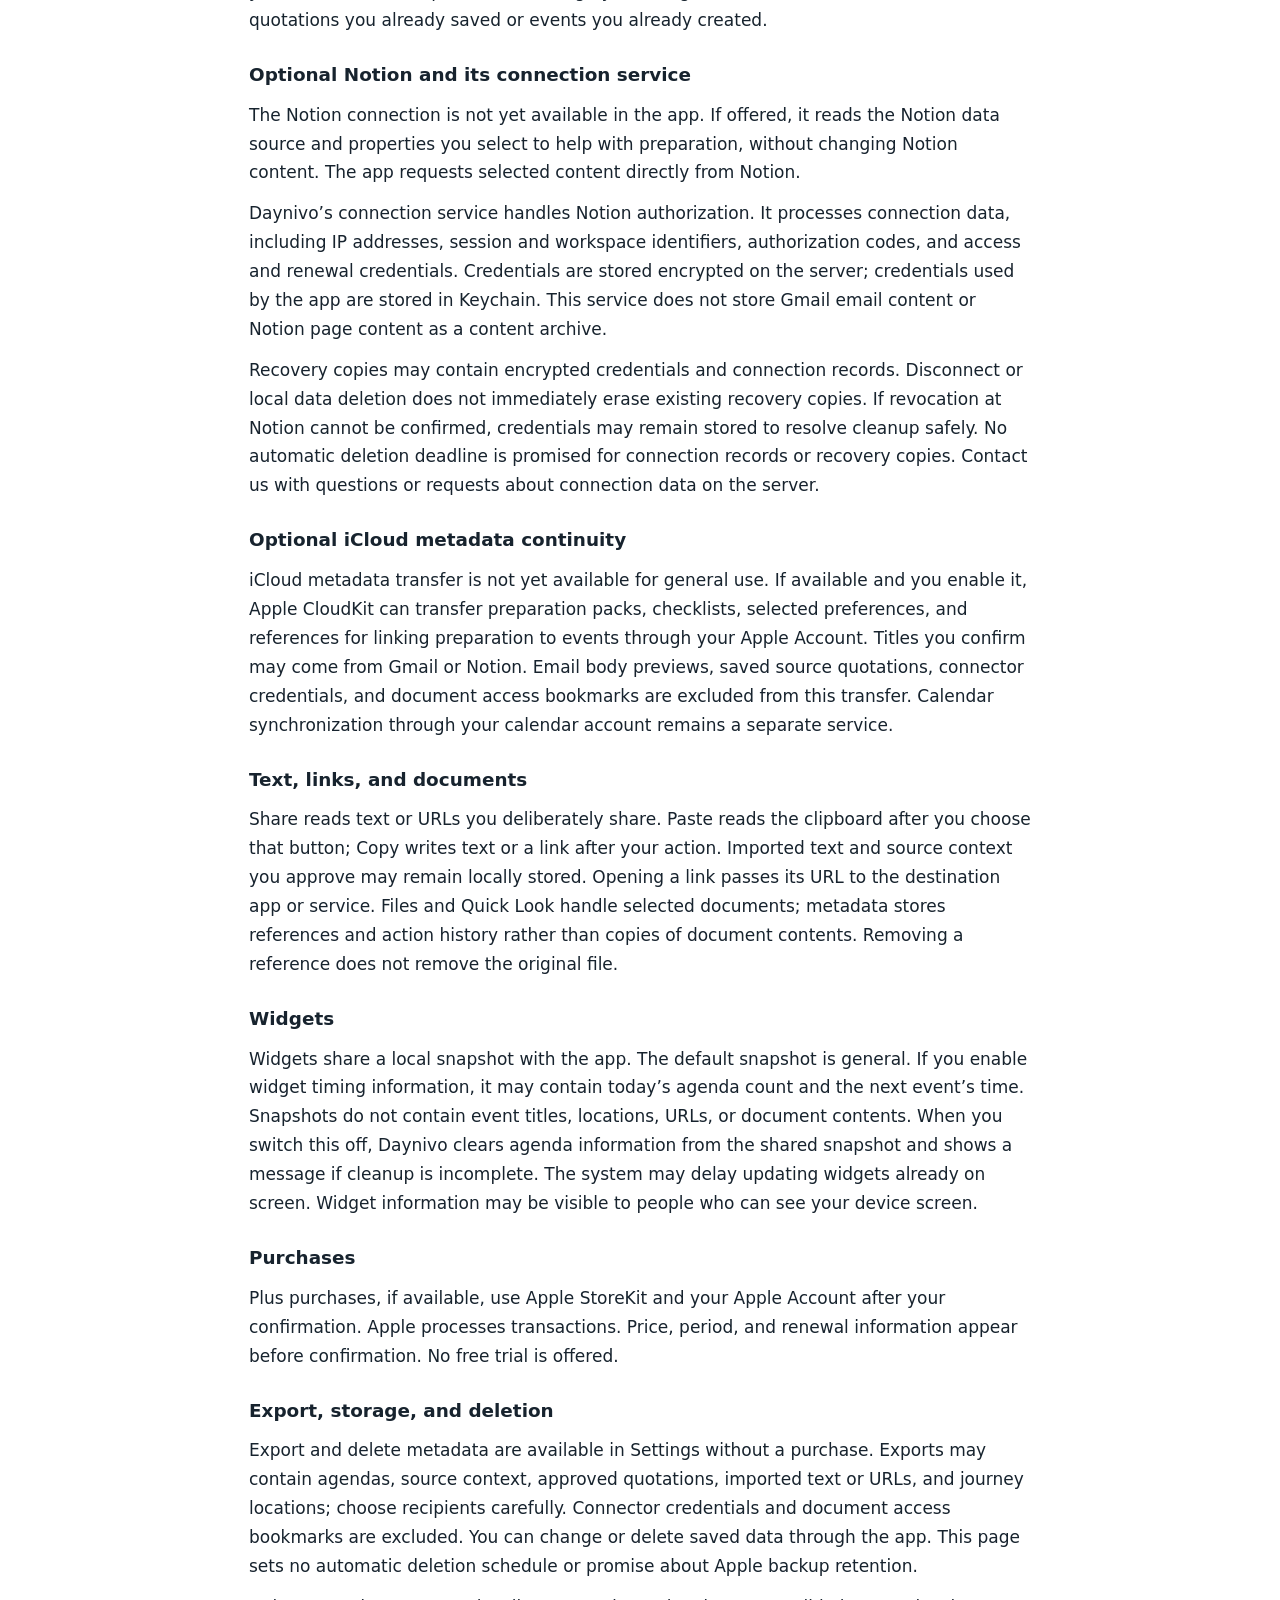
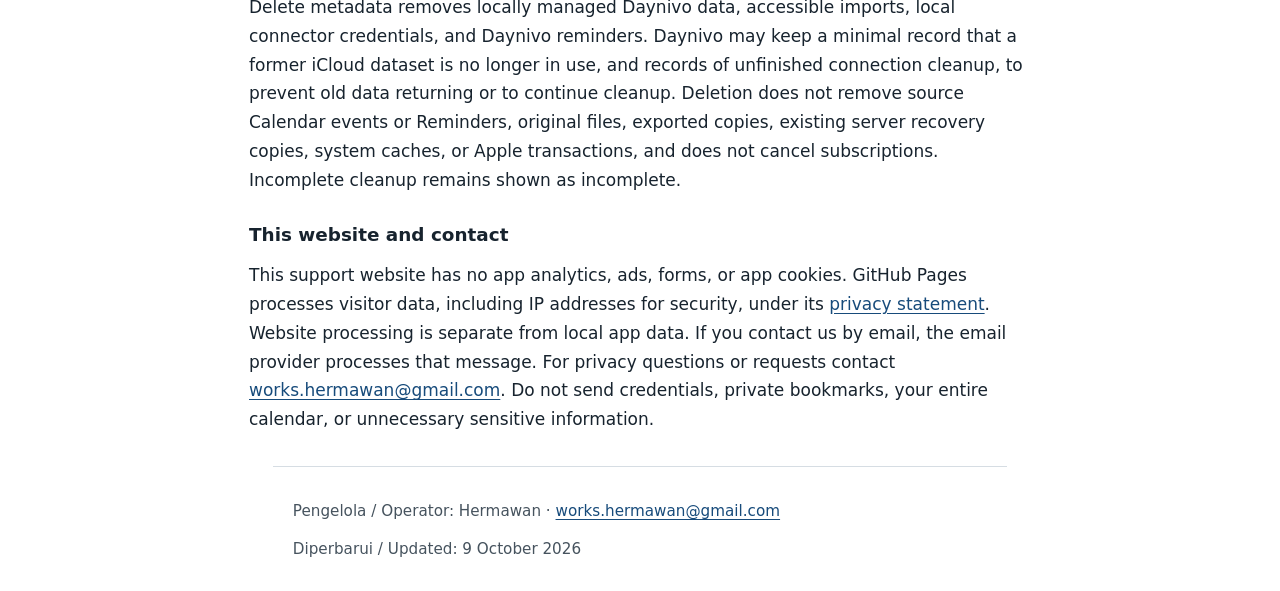
==== commit 7057fdea: "Clarify connector privacy and current Plus offer" ====
--- a/privacy.html
+++ b/privacy.html
@@ -5,38 +5,70 @@
 <body><a class="skip" href="#main">Lewati ke isi / Skip to content</a>
 <header><div class="brand">Daynivo</div><nav aria-label="Halaman / Pages"><a href="support.html">Bantuan / Support</a><a href="privacy.html">Privasi / Privacy</a><a href="terms.html">Ketentuan / Terms</a></nav></header>
 <main id="main"><h1>Privasi / Privacy</h1><nav class="language" aria-label="Bahasa / Language"><a href="#bahasa" lang="id" hreflang="id">Bahasa Indonesia</a><a href="#english" lang="en" hreflang="en">English</a></nav>
-<section id="bahasa" lang="id" aria-labelledby="id-title"><h2 id="id-title">Bahasa Indonesia</h2><p>Daynivo dikelola oleh Hermawan Hermawan. Aplikasi membantu Anda melihat agenda dan menyiapkan acara di iPhone dan iPad. Fitur lokal tidak memerlukan akun Daynivo.</p><h3>Data pada perangkat</h3>
-<p>Agenda lokal, checklist, persiapan, preferensi, caption, konteks sumber yang Anda simpan, dan referensi dokumen disimpan pada perangkat. Versi ini tidak memiliki backend Daynivo yang aktif, analytics aplikasi, atau tracking iklan. Kalender yang disinkronkan oleh Apple atau penyedia kalender Anda terpisah dari metadata Daynivo.</p>
-<h3>Izin dan layanan Apple</h3>
-<p>Akses penuh Calendar atau Reminders diminta setelah Anda memilih untuk menghubungkan sumber. Daynivo membaca sumber yang Anda pilih; pilihan kosong tidak membaca sumber. Persiapan tidak mengubah acara sumber. Pembuatan atau perubahan jadwal acara Calendar memakai review dan konfirmasi terpisah. Daynivo tidak menyelesaikan reminder sumber Anda.</p>
-<h3>Lokasi, perjalanan, dan notifikasi</h3>
-<p>Pencarian lokasi dan estimasi rute memakai Apple MapKit setelah permintaan Anda. Apple dapat menerima teks pencarian, koordinat, moda, dan waktu perjalanan. Lokasi perangkat opsional dan dipakai untuk satu sampel saat Anda memilih lokasi saat ini; tidak ada pelacakan kontinu. Reminder lokal memakai sistem notifikasi Apple dan izin terpisah. Permintaan pending bukan bukti bahwa notifikasi telah tampil.</p>
+<section id="bahasa" lang="id" aria-labelledby="id-title"><h2 id="id-title">Bahasa Indonesia</h2><p>Daynivo dikelola oleh Hermawan. Aplikasi membantu Anda melihat agenda dan menyiapkan acara di iPhone dan iPad. Fitur lokal tidak memerlukan akun Daynivo.</p>
+<h3>Data pada perangkat</h3>
+<p>Agenda lokal, paket persiapan, checklist, preferensi, tempat tersimpan, caption, konteks sumber yang Anda setujui, dan referensi dokumen disimpan pada perangkat. Daynivo tidak memasang analytics aplikasi atau tracking iklan. Sinkronisasi kalender oleh Apple atau penyedia kalender Anda mengikuti pengaturan layanan tersebut dan terpisah dari metadata Daynivo.</p>
+<h3>Izin Calendar dan Reminders</h3>
+<p>Akses penuh Calendar atau Reminders diminta setelah Anda memilih untuk menghubungkannya. Daynivo membaca kalender atau daftar reminder yang Anda pilih; pilihan kosong tidak membaca sumber. Persiapan tidak mengubah acara sumber. Pembuatan atau perubahan jadwal acara Calendar memerlukan review dan konfirmasi terpisah. Daynivo tidak menyelesaikan reminder sumber Anda.</p>
+<h3>Lokasi, perjalanan, cuaca, dan notifikasi</h3>
+<p>Pencarian tempat dan estimasi rute memakai Apple MapKit setelah permintaan Anda. Apple dapat menerima teks pencarian, koordinat asal dan tujuan, moda, serta waktu perjalanan. Tempat yang Anda simpan, termasuk nama, alamat, dan koordinat, disimpan lokal dan dipakai saat Anda memilihnya. Lokasi perangkat opsional: Daynivo meminta satu sampel ketika Anda memilih lokasi saat ini, tanpa pelacakan lokasi kontinu.</p>
+<p>Jika Anda mengaktifkan pembaruan perjalanan untuk suatu acara, Daynivo dapat meminta estimasi baru kepada Apple saat aplikasi terbuka atau ketika sistem memberi waktu di latar belakang. Permintaan memakai asal, tujuan, dan waktu yang sebelumnya Anda konfirmasi, bukan pelacakan posisi Anda. Pembaruan latar belakang tidak dijamin. Pengingat keberangkatan memerlukan pilihan dan izin notifikasi terpisah.</p>
+<p>Cuaca acara memakai Apple WeatherKit setelah Anda meminta prakiraan untuk lokasi acara yang dikonfirmasi. Apple dapat menerima koordinat dan interval prakiraan. Fitur cuaca memerlukan akses Plus dan ketersediaan layanan Apple. Estimasi perjalanan dan prakiraan bukan jaminan kedatangan atau kondisi aman. Reminder lokal memakai sistem notifikasi Apple; Focus, pengaturan perangkat, dan batas latar belakang dapat memengaruhi tampilnya notifikasi.</p>
+<h3>Gmail opsional</h3>
+<p>Koneksi Gmail masih dalam tahap pengujian dan terbatas pada pengguna uji yang disetujui. Bila tersedia, Anda memilih untuk menghubungkan akun Google. Izin Google yang diminta, <code>gmail.readonly</code>, memberi akses baca ke seluruh kotak surat, bukan hanya label pilihan. Di dalam aplikasi, Daynivo membatasi pengambilan pesan ke label yang Anda pilih. Daynivo membaca subjek, cuplikan, waktu, label, dan identitas pesan untuk membantu persiapan; isi email dibaca hanya untuk pratinjau yang Anda minta secara eksplisit dan untuk memeriksa kutipan yang Anda pilih untuk disimpan. Daynivo tidak mengirim, mengubah, atau menghapus email.</p>
+<p>Permintaan Gmail dikirim langsung dari aplikasi ke Google. Kredensial akses disimpan di Apple Keychain pada perangkat ini dan tidak disertakan dalam ekspor atau kontinuitas iCloud. Pratinjau isi email bersifat sementara. Konteks sumber yang Anda simpan, termasuk subjek dan cuplikan, serta kutipan isi yang secara terpisah Anda setujui dapat disimpan lokal dan masuk dalam ekspor metadata.</p>
+<p>Jika Anda mengonfirmasi judul untuk acara Calendar, judul itu dapat disinkronkan oleh penyedia kalender Anda. Judul yang Anda konfirmasi untuk item persiapan juga dapat masuk ke kontinuitas metadata iCloud jika fitur itu tersedia dan Anda mengaktifkannya. Pratinjau isi email dan kutipan sumber tersimpan tidak ikut kontinuitas tersebut. Layanan koneksi Notion Daynivo tidak menerima isi Gmail.</p>
+<p>Penggunaan dan transfer informasi yang diterima Daynivo dari Google API akan mematuhi <a href="https://developers.google.com/terms/api-services-user-data-policy#additional_requirements_for_specific_api_scopes">Google API Services User Data Policy</a>, termasuk persyaratan Limited Use. Daynivo tidak menjual data Gmail atau memakainya untuk iklan.</p>
+<p>Disconnect menghentikan pembacaan Gmail melalui koneksi aplikasi. Setelah Disconnect yang Anda pilih, sebuah kredensial dapat disimpan sementara di Keychain hanya untuk mencoba kembali pencabutan akses di Google; kredensial itu tidak dipakai untuk membaca email, ekspor, atau kontinuitas. Hapus metadata menghapus kredensial connector lokal ketika proses pembersihan selesai. Jika pencabutan jarak jauh belum selesai, Anda juga dapat mencabut izin melalui akun Google. Disconnect tidak menghapus kutipan yang sudah Anda simpan atau acara yang sudah Anda buat.</p>
+<h3>Notion opsional dan layanan koneksi</h3>
+<p>Koneksi Notion belum tersedia di aplikasi. Bila ditawarkan, koneksi ini membaca sumber data dan properti Notion yang Anda pilih untuk membantu persiapan, tanpa mengubah isi Notion. Aplikasi meminta isi terpilih langsung kepada Notion.</p>
+<p>Layanan koneksi Daynivo menangani otorisasi Notion. Layanan ini memproses data koneksi, termasuk alamat IP, identitas sesi dan workspace, kode otorisasi, serta kredensial akses dan pembaruan. Kredensial disimpan terenkripsi pada server; kredensial yang digunakan aplikasi disimpan di Keychain. Layanan ini tidak menyimpan isi email Gmail atau isi halaman Notion sebagai arsip konten.</p>
+<p>Salinan pemulihan dapat memuat kredensial terenkripsi dan catatan koneksi. Disconnect atau penghapusan data lokal tidak langsung menghapus salinan pemulihan yang sudah ada. Jika pencabutan akses di Notion belum dapat dikonfirmasi, kredensial dapat tetap disimpan untuk menyelesaikan pembersihan dengan aman. Tidak ada batas waktu penghapusan otomatis yang dijanjikan untuk catatan koneksi atau salinan pemulihan. Hubungi kami untuk pertanyaan atau permintaan terkait data koneksi pada server.</p>
+<h3>Kontinuitas metadata iCloud opsional</h3>
+<p>Transfer metadata iCloud belum tersedia untuk penggunaan umum. Bila tersedia dan Anda mengaktifkannya, Apple CloudKit dapat memindahkan paket persiapan, checklist, preferensi tertentu, dan referensi untuk menautkan persiapan ke acara melalui akun Apple Anda. Judul yang Anda konfirmasi dapat berasal dari Gmail atau Notion. Pratinjau isi email, kutipan sumber tersimpan, kredensial connector, dan bookmark akses dokumen tidak ikut transfer ini. Sinkronisasi kalender oleh akun kalender Anda tetap merupakan layanan terpisah.</p>
 <h3>Teks, tautan, dan dokumen</h3>
 <p>Share membaca teks atau URL yang sengaja Anda bagikan. Paste membaca clipboard setelah Anda memilih tombolnya; Copy menulis teks atau tautan setelah tindakan Anda. Teks impor dan konteks sumber yang Anda setujui dapat disimpan lokal. Membuka tautan menyerahkan URL ke aplikasi atau layanan tujuan. Files dan Quick Look menangani dokumen pilihan Anda; metadata menyimpan referensi dan riwayat tindakan, bukan salinan isi dokumen. Menghapus referensi tidak menghapus file asal.</p>
 <h3>Widget</h3>
-<p>Widget berbagi snapshot lokal dengan aplikasi. Secara default snapshot bersifat umum. Jika Anda mengaktifkan informasi waktu widget, snapshot dapat memuat jumlah agenda hari ini dan waktu acara berikutnya. Snapshot tidak memuat judul acara, lokasi, URL, atau isi dokumen. Informasi yang Anda tampilkan di widget dapat terlihat oleh orang yang melihat layar perangkat.</p>
-<h3>Layanan opsional dan pembelian</h3>
-<p>Cuaca acara memakai Apple WeatherKit setelah Anda meminta prakiraan untuk lokasi acara yang dikonfirmasi. Permintaan dapat mengirim koordinat dan interval prakiraan kepada Apple. Fitur cuaca memerlukan akses Plus yang terverifikasi dan ketersediaan layanan Apple. Prakiraan tidak menjamin kondisi aman. Kontinuitas CloudKit, Gmail, dan Notion belum diaktifkan dalam konfigurasi ini. Data tidak dikirim ke layanan tersebut oleh fitur yang dinonaktifkan. Pembelian, bila ditawarkan, diproses melalui Apple StoreKit dan akun Apple setelah tindakan Anda; Apple menangani transaksi. Ketersediaan produk, harga, dan trial ditampilkan sebelum konfirmasi pembelian.</p>
+<p>Widget berbagi snapshot lokal dengan aplikasi. Secara default snapshot bersifat umum. Jika Anda mengaktifkan informasi waktu widget, snapshot dapat memuat jumlah agenda hari ini dan waktu acara berikutnya. Snapshot tidak memuat judul acara, lokasi, URL, atau isi dokumen. Ketika Anda mematikan pilihan ini, Daynivo menghapus informasi agenda dari snapshot bersama dan menampilkan pesan jika pembersihan belum selesai. Sistem dapat menunda pembaruan widget yang sudah tampil. Informasi pada widget dapat terlihat oleh orang yang melihat layar perangkat.</p>
+<h3>Pembelian</h3>
+<p>Pembelian Plus, bila tersedia, diproses melalui Apple StoreKit dan akun Apple setelah konfirmasi Anda. Apple menangani transaksi. Harga, periode, dan informasi perpanjangan ditampilkan sebelum konfirmasi. Tidak ada masa uji coba gratis.</p>
 <h3>Ekspor, penyimpanan, dan penghapusan</h3>
-<p>Ekspor dan hapus metadata tersedia di Settings tanpa pembelian. Ekspor dapat berisi agenda, konteks sumber, teks atau URL impor, dan lokasi perjalanan; pilih penerima dengan sengaja. Credential connector dan bookmark akses dokumen tidak ikut ekspor. Anda dapat mengubah atau menghapus metadata yang disimpan melalui alur aplikasi. Halaman ini tidak menetapkan jadwal penghapusan otomatis atau menjanjikan retensi backup Apple. Hapus metadata membersihkan data lokal yang dikelola Daynivo, impor yang dapat diakses, dan reminder milik Daynivo. Penanda minimal dataset kontinuitas yang dihentikan dapat dipertahankan untuk mencegah data lama kembali. Penghapusan tidak menghapus acara Calendar/Reminders sumber, file asal, salinan ekspor, cache sistem, atau transaksi Apple; juga tidak membatalkan langganan. Cleanup yang belum terverifikasi ditampilkan sebagai belum selesai.</p>
+<p>Ekspor dan hapus metadata tersedia di Settings tanpa pembelian. Ekspor dapat berisi agenda, konteks sumber, kutipan yang disetujui, teks atau URL impor, dan lokasi perjalanan; pilih penerima dengan sengaja. Kredensial connector dan bookmark akses dokumen tidak ikut ekspor. Anda dapat mengubah atau menghapus data tersimpan melalui alur aplikasi. Halaman ini tidak menetapkan jadwal penghapusan otomatis atau menjanjikan retensi backup Apple.</p>
+<p>Hapus metadata membersihkan data lokal yang dikelola Daynivo, impor yang dapat diakses, kredensial connector lokal, dan reminder milik Daynivo. Daynivo dapat menyimpan catatan minimal bahwa suatu kumpulan data iCloud lama tidak lagi digunakan, serta catatan pembersihan koneksi yang belum selesai, untuk mencegah data lama kembali atau melanjutkan pembersihan. Penghapusan tidak menghapus acara Calendar/Reminders sumber, file asal, salinan ekspor, salinan pemulihan server yang sudah ada, cache sistem, atau transaksi Apple; juga tidak membatalkan langganan. Pembersihan yang belum selesai ditampilkan sebagai belum selesai.</p>
 <h3>Situs ini dan kontak</h3>
-<p>Situs bantuan ini tidak memasang analytics, iklan, formulir, atau cookie aplikasi. Jika diterbitkan melalui GitHub Pages, GitHub memproses data pengunjung, termasuk alamat IP untuk keamanan, sesuai <a href="https://docs.github.com/en/site-policy/privacy-policies/github-general-privacy-statement">kebijakan GitHub</a>. Pemrosesan situs berbeda dari data lokal aplikasi. Untuk pertanyaan privasi, hubungi <a href="mailto:works.hermawan@gmail.com">works.hermawan@gmail.com</a>. Jangan kirim credential, bookmark privat, seluruh kalender, atau data sensitif yang tidak diperlukan.</p>
+<p>Situs bantuan ini tidak memasang analytics, iklan, formulir, atau cookie aplikasi. GitHub Pages memproses data pengunjung, termasuk alamat IP untuk keamanan, sesuai <a href="https://docs.github.com/en/site-policy/privacy-policies/github-general-privacy-statement">kebijakan GitHub</a>. Pemrosesan situs berbeda dari data lokal aplikasi. Jika Anda menghubungi kami melalui email, penyedia email memproses pesan tersebut. Untuk pertanyaan atau permintaan privasi, hubungi <a href="mailto:works.hermawan@gmail.com">works.hermawan@gmail.com</a>. Jangan kirim kredensial, bookmark privat, seluruh kalender, atau data sensitif yang tidak diperlukan.</p>
 </section>
-<section id="english" lang="en" aria-labelledby="en-title"><h2 id="en-title">English</h2><p>Daynivo is operated by Hermawan Hermawan. The app helps you view your agenda and prepare for events on iPhone and iPad. Local features do not require a Daynivo account.</p><h3>Data on your device</h3>
-<p>Local agendas, checklists, preparation, preferences, captions, saved source context, and document references are stored on your device. This version has no active Daynivo backend, app analytics, or advertising tracking. Calendar synchronization by Apple or your calendar provider is separate from Daynivo metadata.</p>
-<h3>Permissions and Apple services</h3>
-<p>Full Calendar or Reminders access is requested after you choose to connect a source. Daynivo reads sources you select; an empty selection reads no sources. Preparation does not change source events. Creating or rescheduling a Calendar event uses separate review and confirmation. Daynivo does not complete your source reminders.</p>
-<h3>Location, travel, and notifications</h3>
-<p>Place search and route estimates use Apple MapKit after your request. Apple may receive search text, coordinates, travel mode, and journey times. Device location is optional and used for one sample when you choose current location, without continuous tracking. Local reminders use Apple notifications and separate permission. A pending request does not prove a notification appeared.</p>
+<section id="english" lang="en" aria-labelledby="en-title"><h2 id="en-title">English</h2><p>Daynivo is operated by Hermawan. The app helps you view your agenda and prepare for events on iPhone and iPad. Local features do not require a Daynivo account.</p>
+<h3>Data on your device</h3>
+<p>Local agendas, preparation packs, checklists, preferences, saved places, captions, approved source context, and document references are stored on your device. Daynivo has no app analytics or advertising tracking. Calendar synchronization by Apple or your calendar provider follows that service’s settings and is separate from Daynivo metadata.</p>
+<h3>Calendar and Reminders permissions</h3>
+<p>Full Calendar or Reminders access is requested after you choose to connect them. Daynivo reads calendars or reminder lists you select; an empty selection reads no sources. Preparation does not change source events. Creating or rescheduling a Calendar event requires separate review and confirmation. Daynivo does not complete your source reminders.</p>
+<h3>Location, travel, weather, and notifications</h3>
+<p>Place search and route estimates use Apple MapKit after your request. Apple may receive search text, origin and destination coordinates, travel mode, and journey times. Places you save, including names, addresses, and coordinates, are stored locally and used when you select them. Device location is optional: Daynivo requests one sample when you choose current location, without continuous location tracking.</p>
+<p>If you enable journey updates for an event, Daynivo may request new estimates from Apple while the app is open or when the system allows background time. Requests use the origin, destination, and time you previously confirmed, rather than tracking your position. Background updates are not guaranteed. Departure reminders require a separate choice and notification permission.</p>
+<p>Event weather uses Apple WeatherKit after you request a forecast for a confirmed event location. Apple may receive coordinates and the forecast interval. Weather requires Plus access and availability of Apple’s service. Journey estimates and forecasts do not guarantee arrival times or safe conditions. Local reminders use Apple notifications; Focus, device settings, and background limits can affect whether notifications appear.</p>
+<h3>Optional Gmail</h3>
+<p>The Gmail connection is in testing and limited to approved test users. Where available, you choose whether to connect your Google account. The requested Google permission, <code>gmail.readonly</code>, allows reading the whole mailbox, not just selected labels. Within the app, Daynivo limits message retrieval to the labels you select. Daynivo reads subjects, snippets, times, labels, and message identifiers to help with preparation; an email body is read only for a preview you explicitly request and to check a quotation you choose to save. Daynivo does not send, change, or delete email.</p>
+<p>Gmail requests go directly from the app to Google. Access credentials are stored in Apple Keychain on this device and are excluded from exports and iCloud continuity. Email body previews are temporary. Source context you save, including subjects and snippets, and body quotations you separately approve can be stored locally and included in metadata exports.</p>
+<p>If you confirm a title for a Calendar event, your calendar provider may synchronize that title. A title you confirm for a preparation item can also enter iCloud metadata continuity if that feature is available and you enable it. Email body previews and saved source quotations are excluded from that continuity. Daynivo’s Notion connection service does not receive Gmail content.</p>
+<p>Daynivo’s use and transfer of information received from Google APIs will adhere to the <a href="https://developers.google.com/terms/api-services-user-data-policy#additional_requirements_for_specific_api_scopes">Google API Services User Data Policy</a>, including the Limited Use requirements. Daynivo does not sell Gmail data or use it for advertising.</p>
+<p>Disconnect stops Gmail reading through the app connection. After an explicit Disconnect, a credential may be retained temporarily in Keychain only to retry revoking Google access; it is not used for reading email, exports, or continuity. Delete metadata removes local connector credentials when cleanup completes. If remote revocation remains incomplete, you can also remove permission through your Google account. Disconnect does not delete quotations you already saved or events you already created.</p>
+<h3>Optional Notion and its connection service</h3>
+<p>The Notion connection is not yet available in the app. If offered, it reads the Notion data source and properties you select to help with preparation, without changing Notion content. The app requests selected content directly from Notion.</p>
+<p>Daynivo’s connection service handles Notion authorization. It processes connection data, including IP addresses, session and workspace identifiers, authorization codes, and access and renewal credentials. Credentials are stored encrypted on the server; credentials used by the app are stored in Keychain. This service does not store Gmail email content or Notion page content as a content archive.</p>
+<p>Recovery copies may contain encrypted credentials and connection records. Disconnect or local data deletion does not immediately erase existing recovery copies. If revocation at Notion cannot be confirmed, credentials may remain stored to resolve cleanup safely. No automatic deletion deadline is promised for connection records or recovery copies. Contact us with questions or requests about connection data on the server.</p>
+<h3>Optional iCloud metadata continuity</h3>
+<p>iCloud metadata transfer is not yet available for general use. If available and you enable it, Apple CloudKit can transfer preparation packs, checklists, selected preferences, and references for linking preparation to events through your Apple Account. Titles you confirm may come from Gmail or Notion. Email body previews, saved source quotations, connector credentials, and document access bookmarks are excluded from this transfer. Calendar synchronization through your calendar account remains a separate service.</p>
 <h3>Text, links, and documents</h3>
 <p>Share reads text or URLs you deliberately share. Paste reads the clipboard after you choose that button; Copy writes text or a link after your action. Imported text and source context you approve may remain locally stored. Opening a link passes its URL to the destination app or service. Files and Quick Look handle selected documents; metadata stores references and action history rather than copies of document contents. Removing a reference does not remove the original file.</p>
 <h3>Widgets</h3>
-<p>Widgets share a local snapshot with the app. The default snapshot is general. If you enable widget timing information, it may contain today’s agenda count and the next event’s time. Snapshots do not contain event titles, locations, URLs, or document contents. Information you display in a widget may be visible to people who can see your device screen.</p>
-<h3>Optional services and purchases</h3>
-<p>Event weather uses Apple WeatherKit after you request a forecast for a confirmed event location. Requests may send coordinates and the forecast interval to Apple. Weather requires verified Plus access and availability of Apple’s service. A forecast does not guarantee safe conditions. CloudKit continuity, Gmail, and Notion are not enabled in this configuration. Disabled features do not send data to those services. Purchases, if offered, use Apple StoreKit and your Apple Account after your action; Apple processes transactions. Product availability, price, and trial information appear before purchase confirmation.</p>
+<p>Widgets share a local snapshot with the app. The default snapshot is general. If you enable widget timing information, it may contain today’s agenda count and the next event’s time. Snapshots do not contain event titles, locations, URLs, or document contents. When you switch this off, Daynivo clears agenda information from the shared snapshot and shows a message if cleanup is incomplete. The system may delay updating widgets already on screen. Widget information may be visible to people who can see your device screen.</p>
+<h3>Purchases</h3>
+<p>Plus purchases, if available, use Apple StoreKit and your Apple Account after your confirmation. Apple processes transactions. Price, period, and renewal information appear before confirmation. No free trial is offered.</p>
 <h3>Export, storage, and deletion</h3>
-<p>Export and delete metadata are available in Settings without a purchase. Exports may contain agendas, source context, imported text or URLs, and journey locations; choose recipients carefully. Connector credentials and document access bookmarks are excluded. You can change or delete saved metadata through the app. This page sets no automatic deletion schedule or promise about Apple backup retention. Delete metadata removes locally managed Daynivo data, accessible imports, and Daynivo reminders. Minimal retired-continuity-dataset markers may remain to prevent old data returning. Deletion does not remove source Calendar events or Reminders, original files, exported copies, system caches, or Apple transactions, and does not cancel subscriptions. Unverified cleanup remains disclosed as incomplete.</p>
+<p>Export and delete metadata are available in Settings without a purchase. Exports may contain agendas, source context, approved quotations, imported text or URLs, and journey locations; choose recipients carefully. Connector credentials and document access bookmarks are excluded. You can change or delete saved data through the app. This page sets no automatic deletion schedule or promise about Apple backup retention.</p>
+<p>Delete metadata removes locally managed Daynivo data, accessible imports, local connector credentials, and Daynivo reminders. Daynivo may keep a minimal record that a former iCloud dataset is no longer in use, and records of unfinished connection cleanup, to prevent old data returning or to continue cleanup. Deletion does not remove source Calendar events or Reminders, original files, exported copies, existing server recovery copies, system caches, or Apple transactions, and does not cancel subscriptions. Incomplete cleanup remains shown as incomplete.</p>
 <h3>This website and contact</h3>
-<p>This support website has no app analytics, ads, forms, or app cookies. If published through GitHub Pages, GitHub processes visitor data, including IP addresses for security, under its <a href="https://docs.github.com/en/site-policy/privacy-policies/github-general-privacy-statement">privacy statement</a>. Website processing is separate from local app data. For privacy questions contact <a href="mailto:works.hermawan@gmail.com">works.hermawan@gmail.com</a>. Do not send credentials, private bookmarks, your entire calendar, or unnecessary sensitive information.</p>
+<p>This support website has no app analytics, ads, forms, or app cookies. GitHub Pages processes visitor data, including IP addresses for security, under its <a href="https://docs.github.com/en/site-policy/privacy-policies/github-general-privacy-statement">privacy statement</a>. Website processing is separate from local app data. If you contact us by email, the email provider processes that message. For privacy questions or requests contact <a href="mailto:works.hermawan@gmail.com">works.hermawan@gmail.com</a>. Do not send credentials, private bookmarks, your entire calendar, or unnecessary sensitive information.</p>
 </section></main>
-<footer><p>Pengelola / Operator: Hermawan Hermawan · <a href="mailto:works.hermawan@gmail.com">works.hermawan@gmail.com</a></p><p>Diperbarui / Updated: 9 October 2026</p></footer></body></html>
+<footer><p>Pengelola / Operator: Hermawan · <a href="mailto:works.hermawan@gmail.com">works.hermawan@gmail.com</a></p><p>Diperbarui / Updated: 9 October 2026</p></footer></body></html>
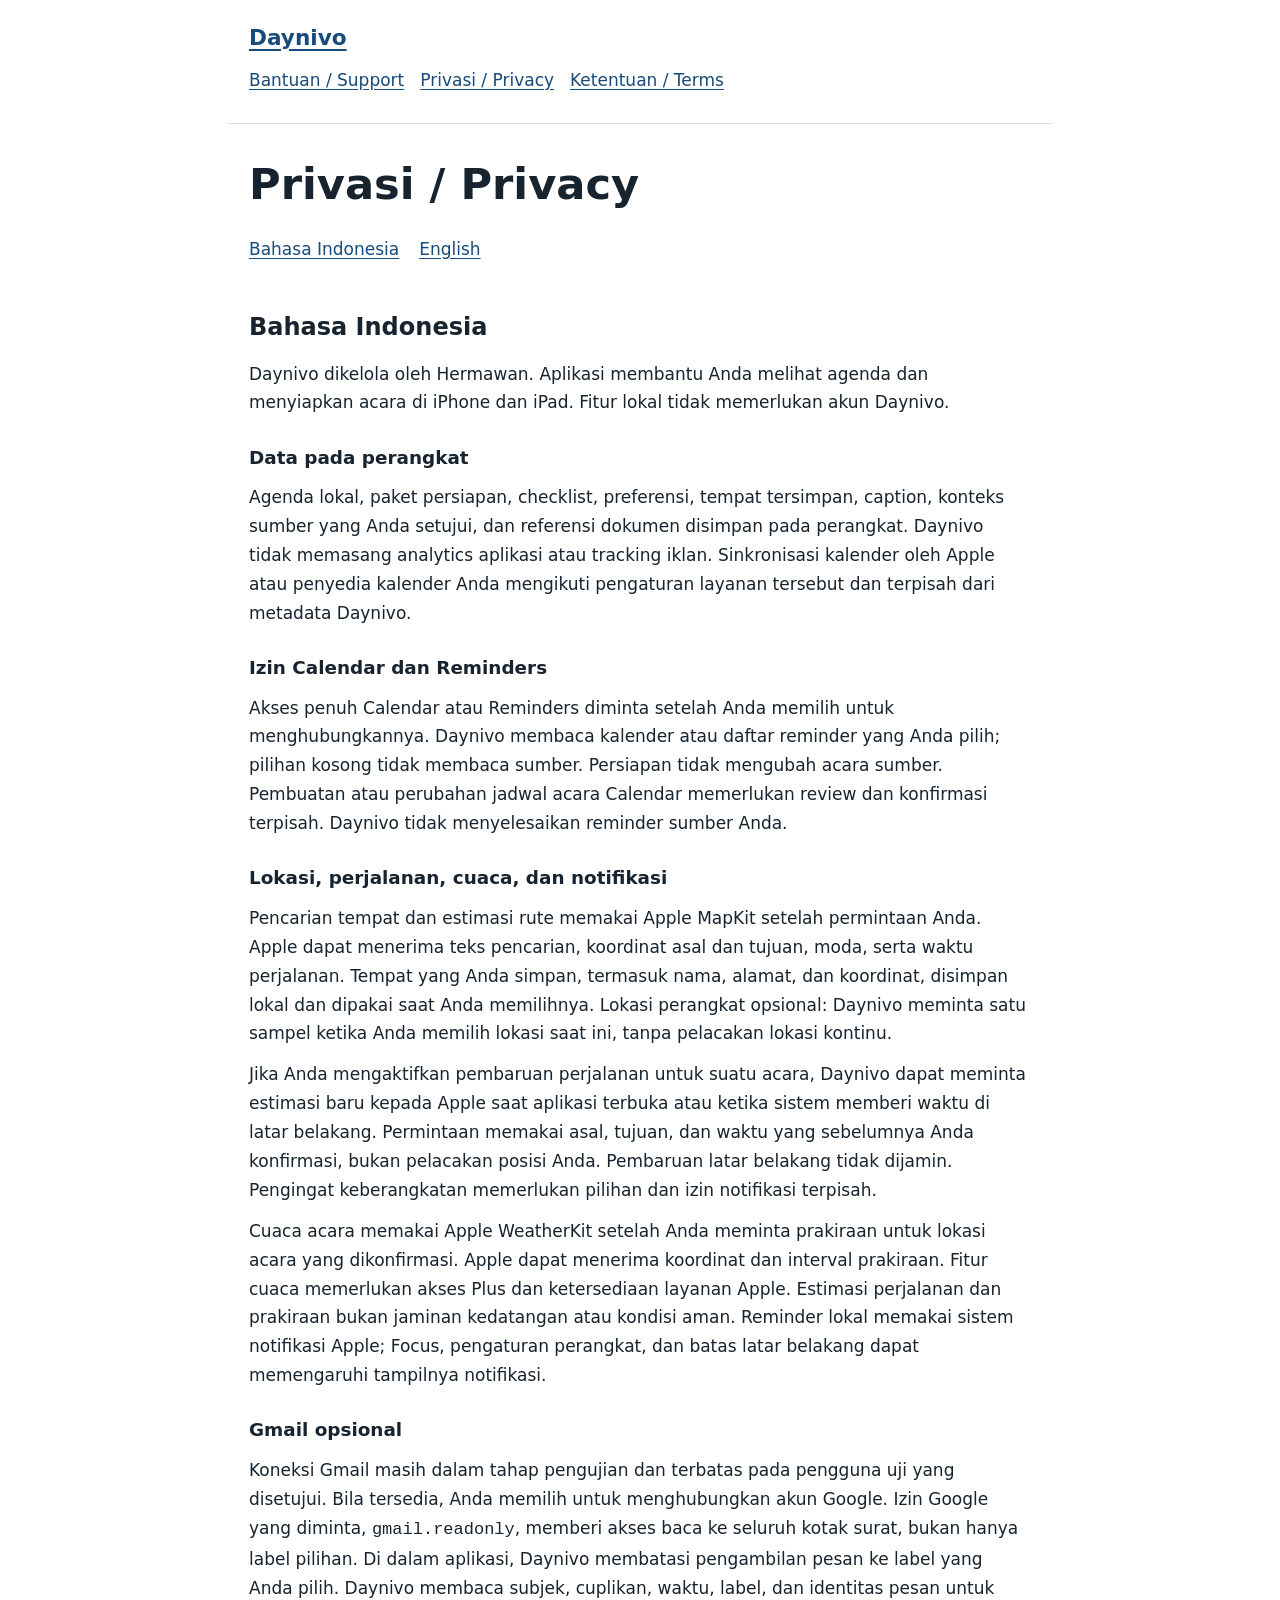
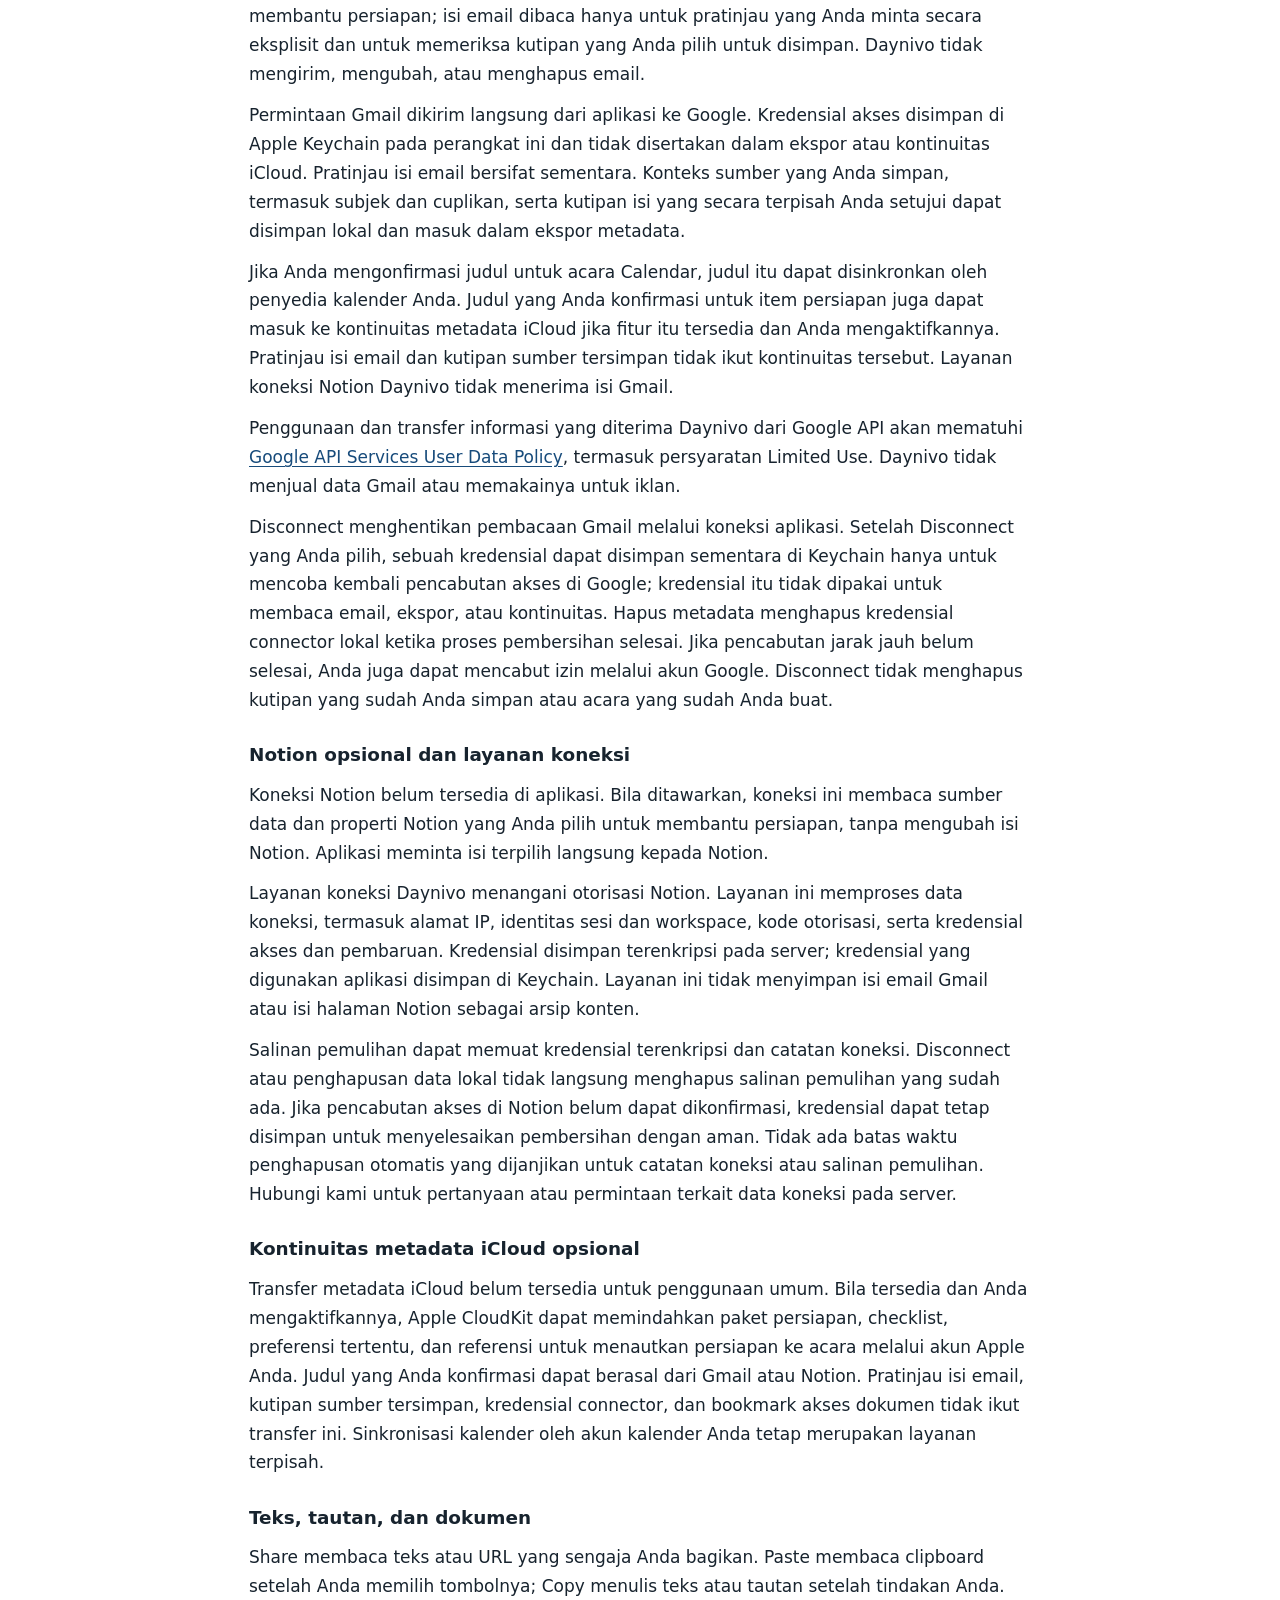
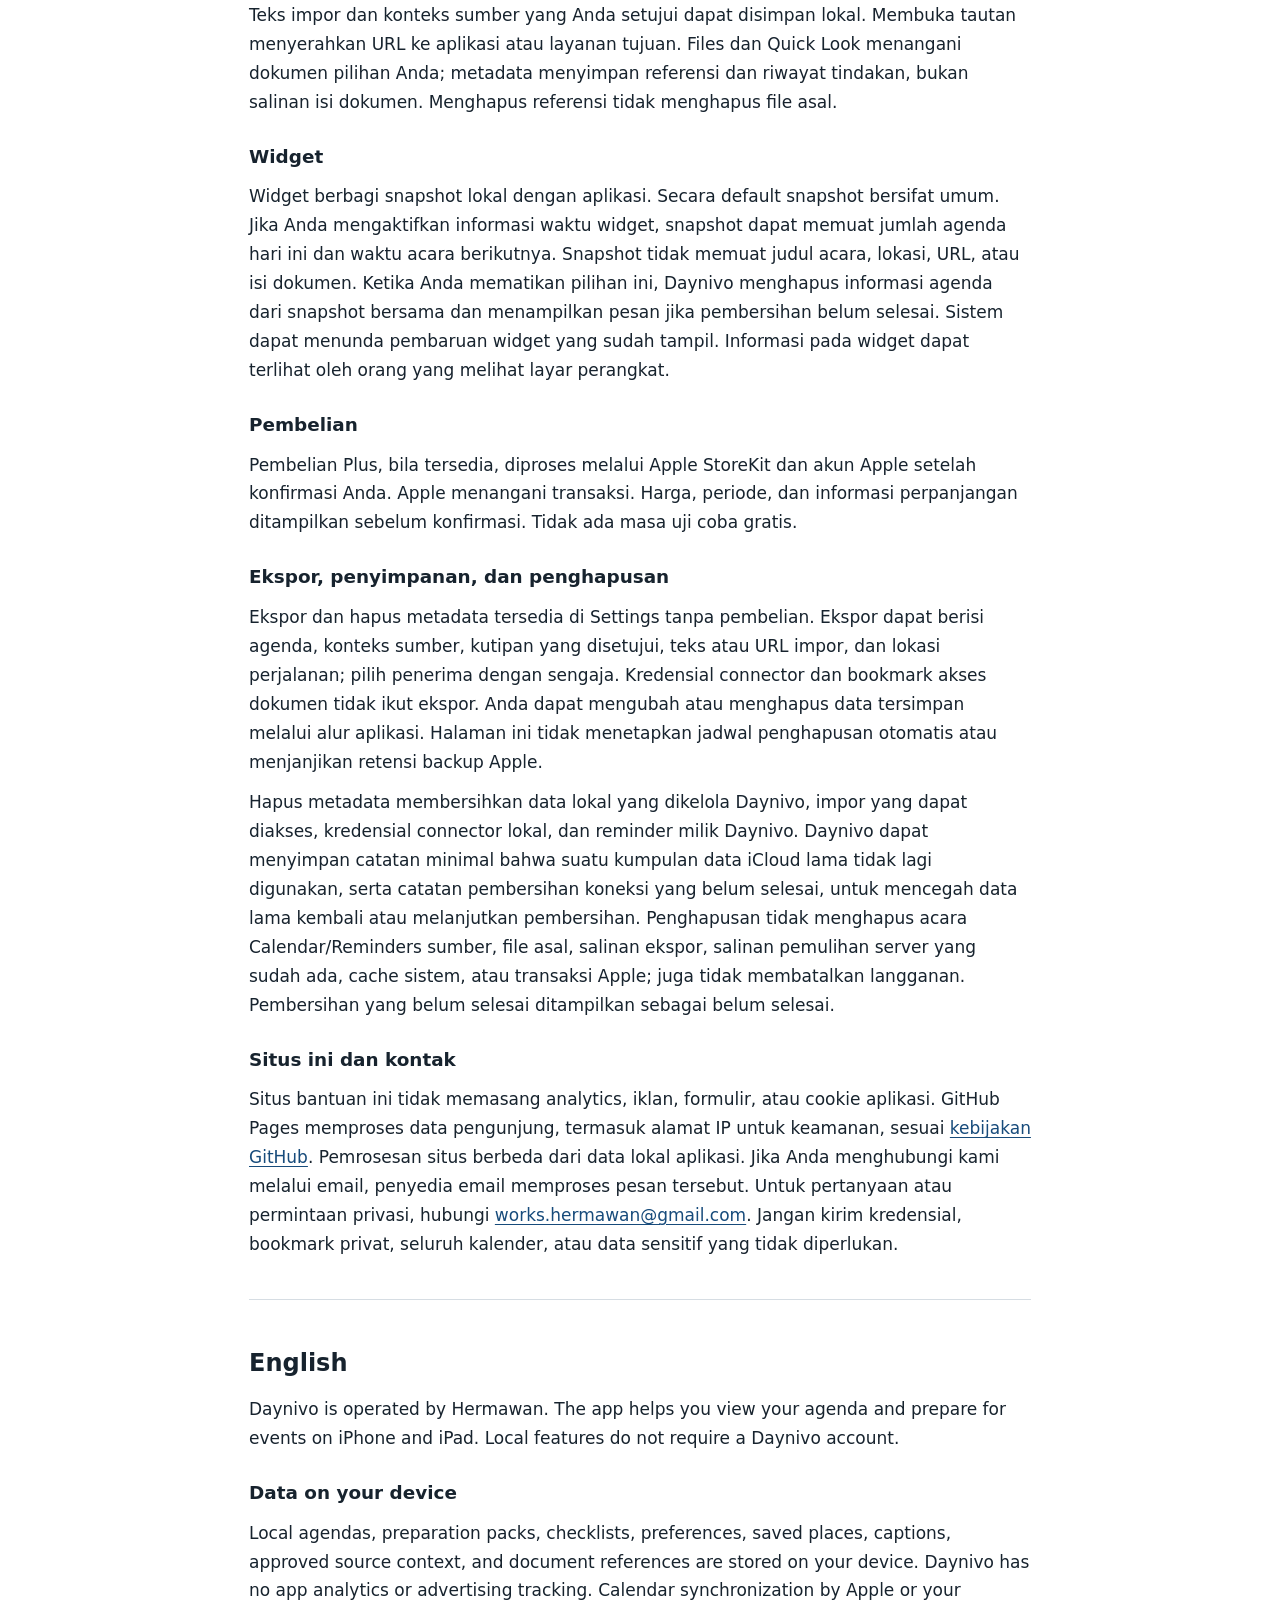
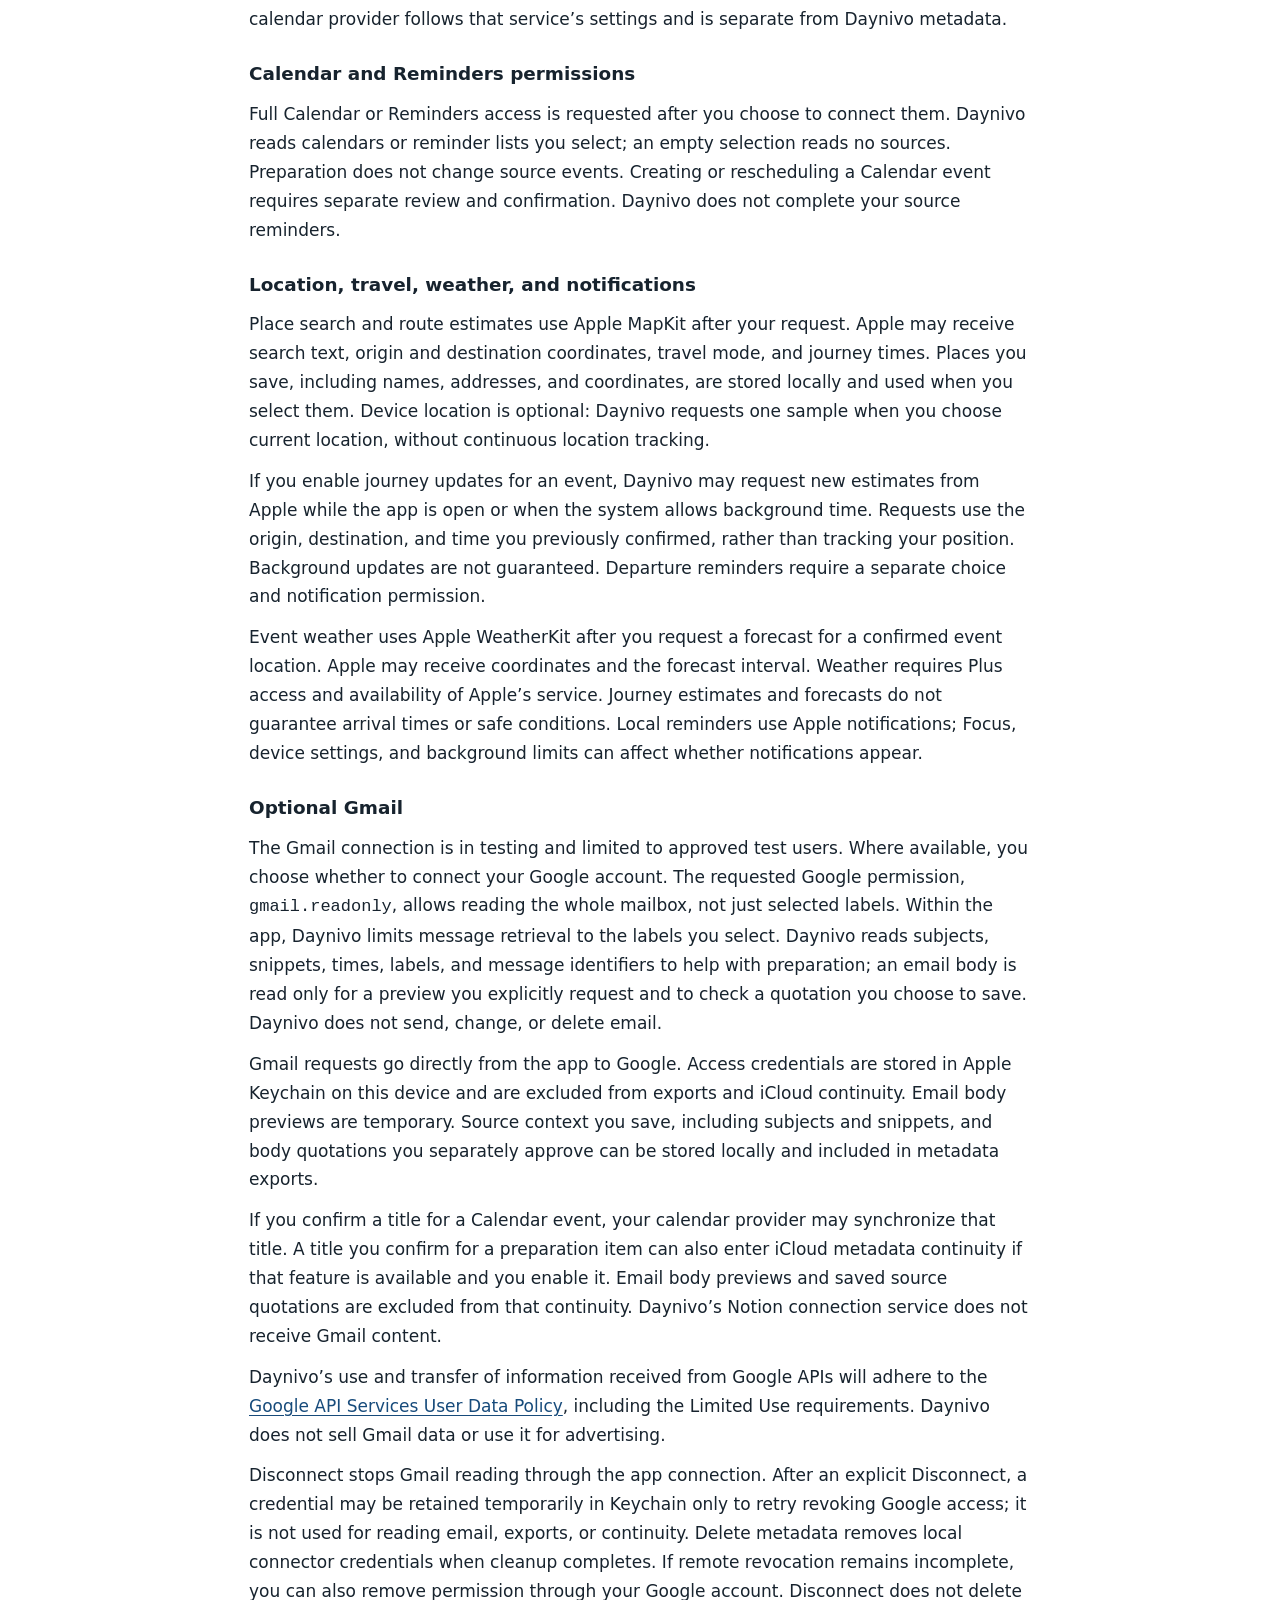
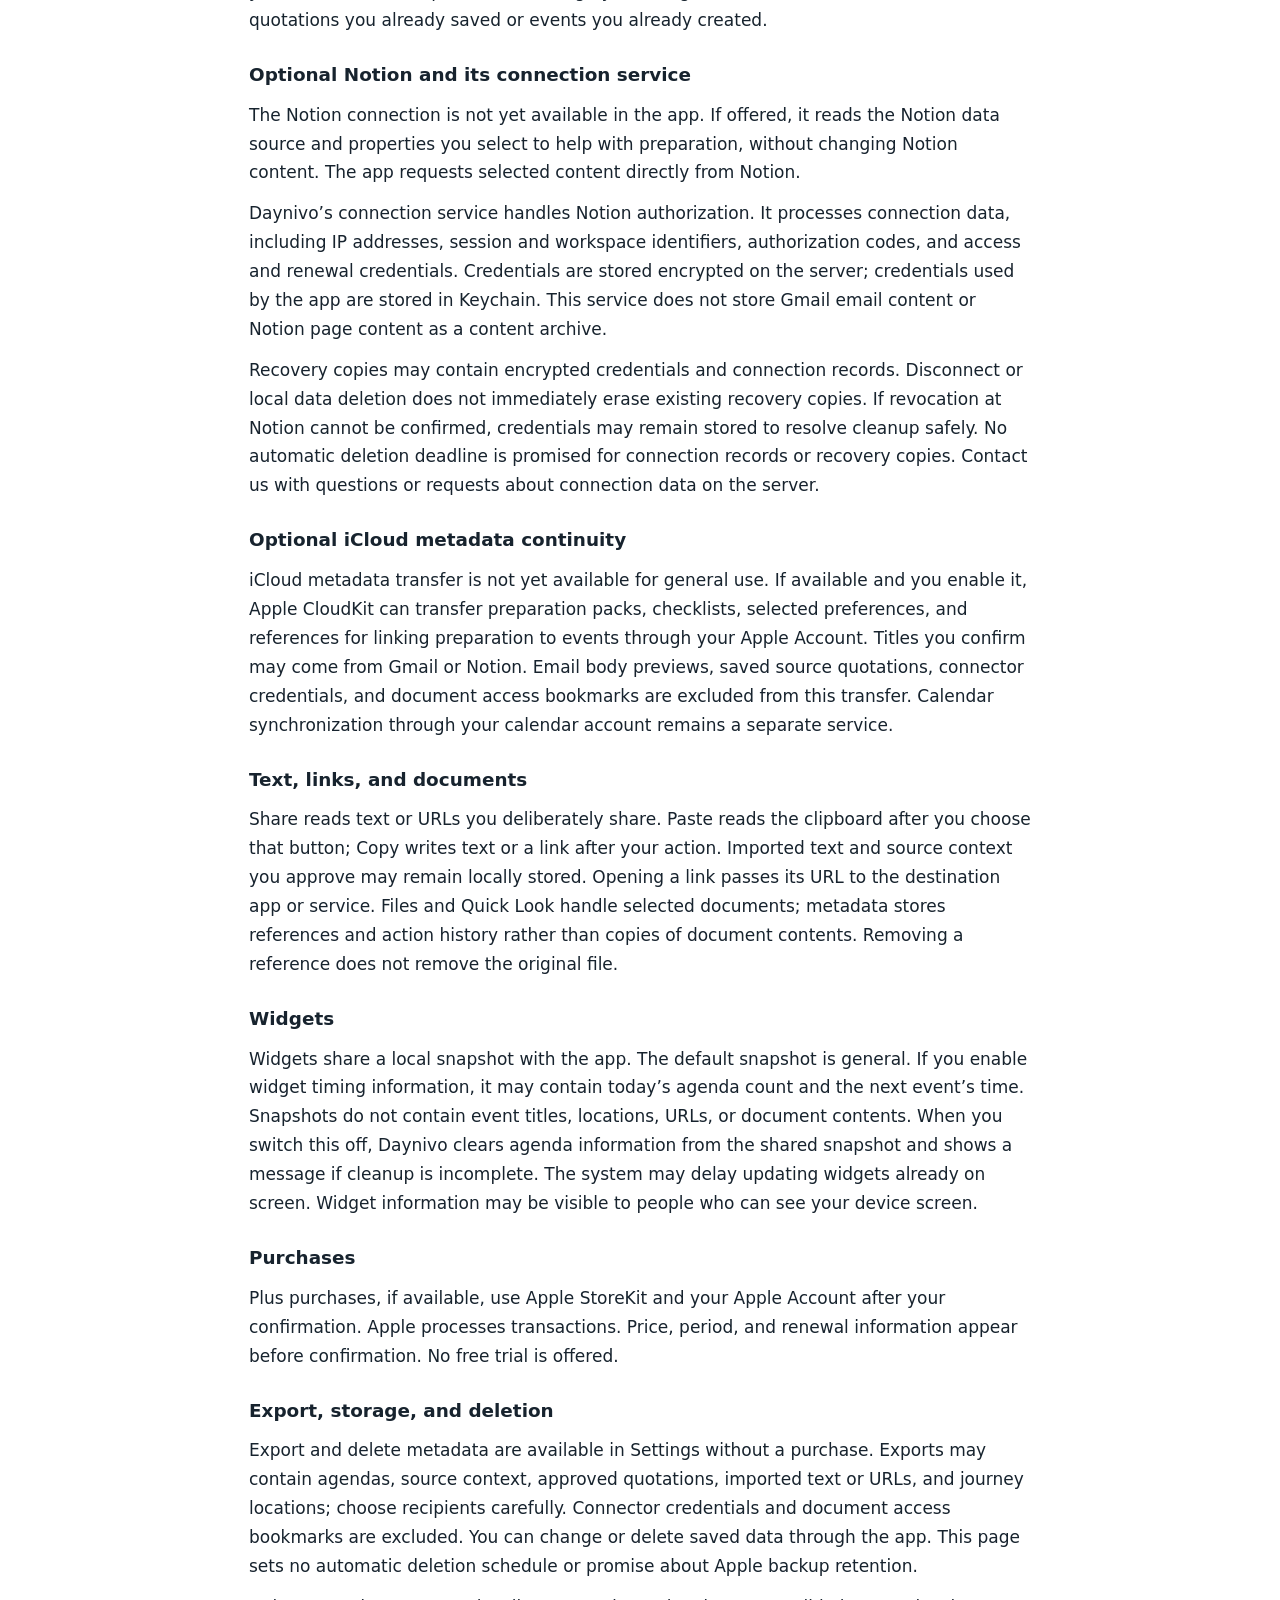
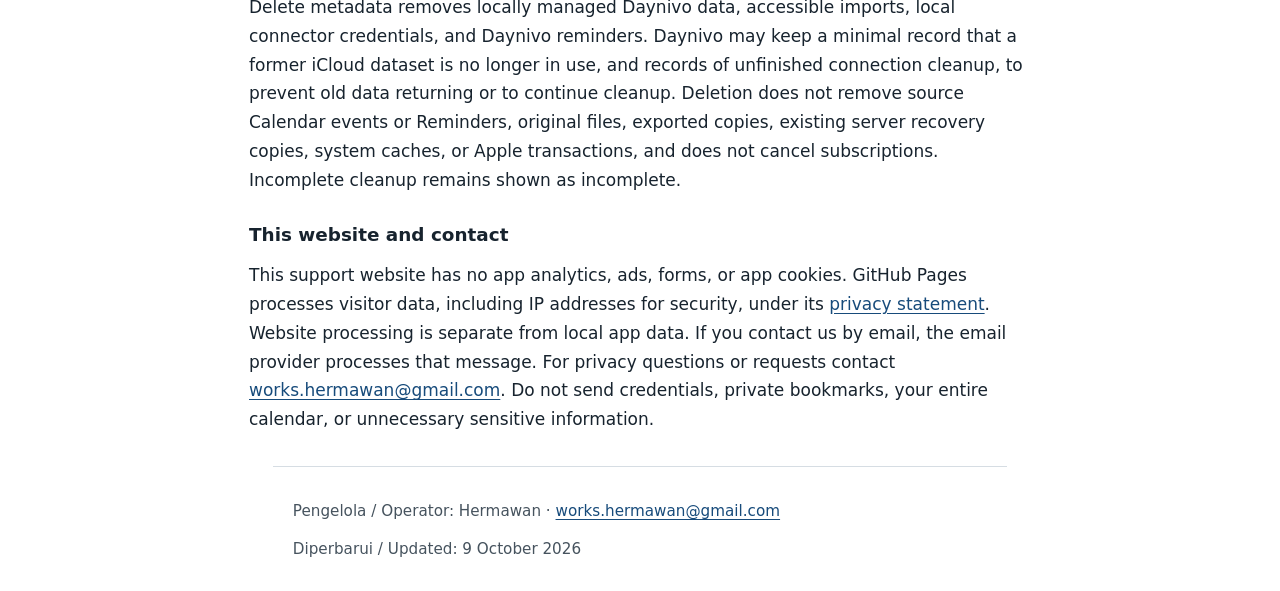
==== commit 58fc41d3: "Serve Daynivo support on clean custom-domain routes" ====
--- a/privacy.html
+++ b/privacy.html
@@ -1,74 +1,5 @@
 <!doctype html>
 <html lang="id"><head><meta charset="utf-8"><meta name="viewport" content="width=device-width, initial-scale=1">
-<meta name="description" content="Privasi / Privacy Daynivo — Bahasa Indonesia and English.">
-<title>Privasi / Privacy — Daynivo</title><link rel="stylesheet" href="styles.css"></head>
-<body><a class="skip" href="#main">Lewati ke isi / Skip to content</a>
-<header><div class="brand">Daynivo</div><nav aria-label="Halaman / Pages"><a href="support.html">Bantuan / Support</a><a href="privacy.html">Privasi / Privacy</a><a href="terms.html">Ketentuan / Terms</a></nav></header>
-<main id="main"><h1>Privasi / Privacy</h1><nav class="language" aria-label="Bahasa / Language"><a href="#bahasa" lang="id" hreflang="id">Bahasa Indonesia</a><a href="#english" lang="en" hreflang="en">English</a></nav>
-<section id="bahasa" lang="id" aria-labelledby="id-title"><h2 id="id-title">Bahasa Indonesia</h2><p>Daynivo dikelola oleh Hermawan. Aplikasi membantu Anda melihat agenda dan menyiapkan acara di iPhone dan iPad. Fitur lokal tidak memerlukan akun Daynivo.</p>
-<h3>Data pada perangkat</h3>
-<p>Agenda lokal, paket persiapan, checklist, preferensi, tempat tersimpan, caption, konteks sumber yang Anda setujui, dan referensi dokumen disimpan pada perangkat. Daynivo tidak memasang analytics aplikasi atau tracking iklan. Sinkronisasi kalender oleh Apple atau penyedia kalender Anda mengikuti pengaturan layanan tersebut dan terpisah dari metadata Daynivo.</p>
-<h3>Izin Calendar dan Reminders</h3>
-<p>Akses penuh Calendar atau Reminders diminta setelah Anda memilih untuk menghubungkannya. Daynivo membaca kalender atau daftar reminder yang Anda pilih; pilihan kosong tidak membaca sumber. Persiapan tidak mengubah acara sumber. Pembuatan atau perubahan jadwal acara Calendar memerlukan review dan konfirmasi terpisah. Daynivo tidak menyelesaikan reminder sumber Anda.</p>
-<h3>Lokasi, perjalanan, cuaca, dan notifikasi</h3>
-<p>Pencarian tempat dan estimasi rute memakai Apple MapKit setelah permintaan Anda. Apple dapat menerima teks pencarian, koordinat asal dan tujuan, moda, serta waktu perjalanan. Tempat yang Anda simpan, termasuk nama, alamat, dan koordinat, disimpan lokal dan dipakai saat Anda memilihnya. Lokasi perangkat opsional: Daynivo meminta satu sampel ketika Anda memilih lokasi saat ini, tanpa pelacakan lokasi kontinu.</p>
-<p>Jika Anda mengaktifkan pembaruan perjalanan untuk suatu acara, Daynivo dapat meminta estimasi baru kepada Apple saat aplikasi terbuka atau ketika sistem memberi waktu di latar belakang. Permintaan memakai asal, tujuan, dan waktu yang sebelumnya Anda konfirmasi, bukan pelacakan posisi Anda. Pembaruan latar belakang tidak dijamin. Pengingat keberangkatan memerlukan pilihan dan izin notifikasi terpisah.</p>
-<p>Cuaca acara memakai Apple WeatherKit setelah Anda meminta prakiraan untuk lokasi acara yang dikonfirmasi. Apple dapat menerima koordinat dan interval prakiraan. Fitur cuaca memerlukan akses Plus dan ketersediaan layanan Apple. Estimasi perjalanan dan prakiraan bukan jaminan kedatangan atau kondisi aman. Reminder lokal memakai sistem notifikasi Apple; Focus, pengaturan perangkat, dan batas latar belakang dapat memengaruhi tampilnya notifikasi.</p>
-<h3>Gmail opsional</h3>
-<p>Koneksi Gmail masih dalam tahap pengujian dan terbatas pada pengguna uji yang disetujui. Bila tersedia, Anda memilih untuk menghubungkan akun Google. Izin Google yang diminta, <code>gmail.readonly</code>, memberi akses baca ke seluruh kotak surat, bukan hanya label pilihan. Di dalam aplikasi, Daynivo membatasi pengambilan pesan ke label yang Anda pilih. Daynivo membaca subjek, cuplikan, waktu, label, dan identitas pesan untuk membantu persiapan; isi email dibaca hanya untuk pratinjau yang Anda minta secara eksplisit dan untuk memeriksa kutipan yang Anda pilih untuk disimpan. Daynivo tidak mengirim, mengubah, atau menghapus email.</p>
-<p>Permintaan Gmail dikirim langsung dari aplikasi ke Google. Kredensial akses disimpan di Apple Keychain pada perangkat ini dan tidak disertakan dalam ekspor atau kontinuitas iCloud. Pratinjau isi email bersifat sementara. Konteks sumber yang Anda simpan, termasuk subjek dan cuplikan, serta kutipan isi yang secara terpisah Anda setujui dapat disimpan lokal dan masuk dalam ekspor metadata.</p>
-<p>Jika Anda mengonfirmasi judul untuk acara Calendar, judul itu dapat disinkronkan oleh penyedia kalender Anda. Judul yang Anda konfirmasi untuk item persiapan juga dapat masuk ke kontinuitas metadata iCloud jika fitur itu tersedia dan Anda mengaktifkannya. Pratinjau isi email dan kutipan sumber tersimpan tidak ikut kontinuitas tersebut. Layanan koneksi Notion Daynivo tidak menerima isi Gmail.</p>
-<p>Penggunaan dan transfer informasi yang diterima Daynivo dari Google API akan mematuhi <a href="https://developers.google.com/terms/api-services-user-data-policy#additional_requirements_for_specific_api_scopes">Google API Services User Data Policy</a>, termasuk persyaratan Limited Use. Daynivo tidak menjual data Gmail atau memakainya untuk iklan.</p>
-<p>Disconnect menghentikan pembacaan Gmail melalui koneksi aplikasi. Setelah Disconnect yang Anda pilih, sebuah kredensial dapat disimpan sementara di Keychain hanya untuk mencoba kembali pencabutan akses di Google; kredensial itu tidak dipakai untuk membaca email, ekspor, atau kontinuitas. Hapus metadata menghapus kredensial connector lokal ketika proses pembersihan selesai. Jika pencabutan jarak jauh belum selesai, Anda juga dapat mencabut izin melalui akun Google. Disconnect tidak menghapus kutipan yang sudah Anda simpan atau acara yang sudah Anda buat.</p>
-<h3>Notion opsional dan layanan koneksi</h3>
-<p>Koneksi Notion belum tersedia di aplikasi. Bila ditawarkan, koneksi ini membaca sumber data dan properti Notion yang Anda pilih untuk membantu persiapan, tanpa mengubah isi Notion. Aplikasi meminta isi terpilih langsung kepada Notion.</p>
-<p>Layanan koneksi Daynivo menangani otorisasi Notion. Layanan ini memproses data koneksi, termasuk alamat IP, identitas sesi dan workspace, kode otorisasi, serta kredensial akses dan pembaruan. Kredensial disimpan terenkripsi pada server; kredensial yang digunakan aplikasi disimpan di Keychain. Layanan ini tidak menyimpan isi email Gmail atau isi halaman Notion sebagai arsip konten.</p>
-<p>Salinan pemulihan dapat memuat kredensial terenkripsi dan catatan koneksi. Disconnect atau penghapusan data lokal tidak langsung menghapus salinan pemulihan yang sudah ada. Jika pencabutan akses di Notion belum dapat dikonfirmasi, kredensial dapat tetap disimpan untuk menyelesaikan pembersihan dengan aman. Tidak ada batas waktu penghapusan otomatis yang dijanjikan untuk catatan koneksi atau salinan pemulihan. Hubungi kami untuk pertanyaan atau permintaan terkait data koneksi pada server.</p>
-<h3>Kontinuitas metadata iCloud opsional</h3>
-<p>Transfer metadata iCloud belum tersedia untuk penggunaan umum. Bila tersedia dan Anda mengaktifkannya, Apple CloudKit dapat memindahkan paket persiapan, checklist, preferensi tertentu, dan referensi untuk menautkan persiapan ke acara melalui akun Apple Anda. Judul yang Anda konfirmasi dapat berasal dari Gmail atau Notion. Pratinjau isi email, kutipan sumber tersimpan, kredensial connector, dan bookmark akses dokumen tidak ikut transfer ini. Sinkronisasi kalender oleh akun kalender Anda tetap merupakan layanan terpisah.</p>
-<h3>Teks, tautan, dan dokumen</h3>
-<p>Share membaca teks atau URL yang sengaja Anda bagikan. Paste membaca clipboard setelah Anda memilih tombolnya; Copy menulis teks atau tautan setelah tindakan Anda. Teks impor dan konteks sumber yang Anda setujui dapat disimpan lokal. Membuka tautan menyerahkan URL ke aplikasi atau layanan tujuan. Files dan Quick Look menangani dokumen pilihan Anda; metadata menyimpan referensi dan riwayat tindakan, bukan salinan isi dokumen. Menghapus referensi tidak menghapus file asal.</p>
-<h3>Widget</h3>
-<p>Widget berbagi snapshot lokal dengan aplikasi. Secara default snapshot bersifat umum. Jika Anda mengaktifkan informasi waktu widget, snapshot dapat memuat jumlah agenda hari ini dan waktu acara berikutnya. Snapshot tidak memuat judul acara, lokasi, URL, atau isi dokumen. Ketika Anda mematikan pilihan ini, Daynivo menghapus informasi agenda dari snapshot bersama dan menampilkan pesan jika pembersihan belum selesai. Sistem dapat menunda pembaruan widget yang sudah tampil. Informasi pada widget dapat terlihat oleh orang yang melihat layar perangkat.</p>
-<h3>Pembelian</h3>
-<p>Pembelian Plus, bila tersedia, diproses melalui Apple StoreKit dan akun Apple setelah konfirmasi Anda. Apple menangani transaksi. Harga, periode, dan informasi perpanjangan ditampilkan sebelum konfirmasi. Tidak ada masa uji coba gratis.</p>
-<h3>Ekspor, penyimpanan, dan penghapusan</h3>
-<p>Ekspor dan hapus metadata tersedia di Settings tanpa pembelian. Ekspor dapat berisi agenda, konteks sumber, kutipan yang disetujui, teks atau URL impor, dan lokasi perjalanan; pilih penerima dengan sengaja. Kredensial connector dan bookmark akses dokumen tidak ikut ekspor. Anda dapat mengubah atau menghapus data tersimpan melalui alur aplikasi. Halaman ini tidak menetapkan jadwal penghapusan otomatis atau menjanjikan retensi backup Apple.</p>
-<p>Hapus metadata membersihkan data lokal yang dikelola Daynivo, impor yang dapat diakses, kredensial connector lokal, dan reminder milik Daynivo. Daynivo dapat menyimpan catatan minimal bahwa suatu kumpulan data iCloud lama tidak lagi digunakan, serta catatan pembersihan koneksi yang belum selesai, untuk mencegah data lama kembali atau melanjutkan pembersihan. Penghapusan tidak menghapus acara Calendar/Reminders sumber, file asal, salinan ekspor, salinan pemulihan server yang sudah ada, cache sistem, atau transaksi Apple; juga tidak membatalkan langganan. Pembersihan yang belum selesai ditampilkan sebagai belum selesai.</p>
-<h3>Situs ini dan kontak</h3>
-<p>Situs bantuan ini tidak memasang analytics, iklan, formulir, atau cookie aplikasi. GitHub Pages memproses data pengunjung, termasuk alamat IP untuk keamanan, sesuai <a href="https://docs.github.com/en/site-policy/privacy-policies/github-general-privacy-statement">kebijakan GitHub</a>. Pemrosesan situs berbeda dari data lokal aplikasi. Jika Anda menghubungi kami melalui email, penyedia email memproses pesan tersebut. Untuk pertanyaan atau permintaan privasi, hubungi <a href="mailto:works.hermawan@gmail.com">works.hermawan@gmail.com</a>. Jangan kirim kredensial, bookmark privat, seluruh kalender, atau data sensitif yang tidak diperlukan.</p>
-</section>
-<section id="english" lang="en" aria-labelledby="en-title"><h2 id="en-title">English</h2><p>Daynivo is operated by Hermawan. The app helps you view your agenda and prepare for events on iPhone and iPad. Local features do not require a Daynivo account.</p>
-<h3>Data on your device</h3>
-<p>Local agendas, preparation packs, checklists, preferences, saved places, captions, approved source context, and document references are stored on your device. Daynivo has no app analytics or advertising tracking. Calendar synchronization by Apple or your calendar provider follows that service’s settings and is separate from Daynivo metadata.</p>
-<h3>Calendar and Reminders permissions</h3>
-<p>Full Calendar or Reminders access is requested after you choose to connect them. Daynivo reads calendars or reminder lists you select; an empty selection reads no sources. Preparation does not change source events. Creating or rescheduling a Calendar event requires separate review and confirmation. Daynivo does not complete your source reminders.</p>
-<h3>Location, travel, weather, and notifications</h3>
-<p>Place search and route estimates use Apple MapKit after your request. Apple may receive search text, origin and destination coordinates, travel mode, and journey times. Places you save, including names, addresses, and coordinates, are stored locally and used when you select them. Device location is optional: Daynivo requests one sample when you choose current location, without continuous location tracking.</p>
-<p>If you enable journey updates for an event, Daynivo may request new estimates from Apple while the app is open or when the system allows background time. Requests use the origin, destination, and time you previously confirmed, rather than tracking your position. Background updates are not guaranteed. Departure reminders require a separate choice and notification permission.</p>
-<p>Event weather uses Apple WeatherKit after you request a forecast for a confirmed event location. Apple may receive coordinates and the forecast interval. Weather requires Plus access and availability of Apple’s service. Journey estimates and forecasts do not guarantee arrival times or safe conditions. Local reminders use Apple notifications; Focus, device settings, and background limits can affect whether notifications appear.</p>
-<h3>Optional Gmail</h3>
-<p>The Gmail connection is in testing and limited to approved test users. Where available, you choose whether to connect your Google account. The requested Google permission, <code>gmail.readonly</code>, allows reading the whole mailbox, not just selected labels. Within the app, Daynivo limits message retrieval to the labels you select. Daynivo reads subjects, snippets, times, labels, and message identifiers to help with preparation; an email body is read only for a preview you explicitly request and to check a quotation you choose to save. Daynivo does not send, change, or delete email.</p>
-<p>Gmail requests go directly from the app to Google. Access credentials are stored in Apple Keychain on this device and are excluded from exports and iCloud continuity. Email body previews are temporary. Source context you save, including subjects and snippets, and body quotations you separately approve can be stored locally and included in metadata exports.</p>
-<p>If you confirm a title for a Calendar event, your calendar provider may synchronize that title. A title you confirm for a preparation item can also enter iCloud metadata continuity if that feature is available and you enable it. Email body previews and saved source quotations are excluded from that continuity. Daynivo’s Notion connection service does not receive Gmail content.</p>
-<p>Daynivo’s use and transfer of information received from Google APIs will adhere to the <a href="https://developers.google.com/terms/api-services-user-data-policy#additional_requirements_for_specific_api_scopes">Google API Services User Data Policy</a>, including the Limited Use requirements. Daynivo does not sell Gmail data or use it for advertising.</p>
-<p>Disconnect stops Gmail reading through the app connection. After an explicit Disconnect, a credential may be retained temporarily in Keychain only to retry revoking Google access; it is not used for reading email, exports, or continuity. Delete metadata removes local connector credentials when cleanup completes. If remote revocation remains incomplete, you can also remove permission through your Google account. Disconnect does not delete quotations you already saved or events you already created.</p>
-<h3>Optional Notion and its connection service</h3>
-<p>The Notion connection is not yet available in the app. If offered, it reads the Notion data source and properties you select to help with preparation, without changing Notion content. The app requests selected content directly from Notion.</p>
-<p>Daynivo’s connection service handles Notion authorization. It processes connection data, including IP addresses, session and workspace identifiers, authorization codes, and access and renewal credentials. Credentials are stored encrypted on the server; credentials used by the app are stored in Keychain. This service does not store Gmail email content or Notion page content as a content archive.</p>
-<p>Recovery copies may contain encrypted credentials and connection records. Disconnect or local data deletion does not immediately erase existing recovery copies. If revocation at Notion cannot be confirmed, credentials may remain stored to resolve cleanup safely. No automatic deletion deadline is promised for connection records or recovery copies. Contact us with questions or requests about connection data on the server.</p>
-<h3>Optional iCloud metadata continuity</h3>
-<p>iCloud metadata transfer is not yet available for general use. If available and you enable it, Apple CloudKit can transfer preparation packs, checklists, selected preferences, and references for linking preparation to events through your Apple Account. Titles you confirm may come from Gmail or Notion. Email body previews, saved source quotations, connector credentials, and document access bookmarks are excluded from this transfer. Calendar synchronization through your calendar account remains a separate service.</p>
-<h3>Text, links, and documents</h3>
-<p>Share reads text or URLs you deliberately share. Paste reads the clipboard after you choose that button; Copy writes text or a link after your action. Imported text and source context you approve may remain locally stored. Opening a link passes its URL to the destination app or service. Files and Quick Look handle selected documents; metadata stores references and action history rather than copies of document contents. Removing a reference does not remove the original file.</p>
-<h3>Widgets</h3>
-<p>Widgets share a local snapshot with the app. The default snapshot is general. If you enable widget timing information, it may contain today’s agenda count and the next event’s time. Snapshots do not contain event titles, locations, URLs, or document contents. When you switch this off, Daynivo clears agenda information from the shared snapshot and shows a message if cleanup is incomplete. The system may delay updating widgets already on screen. Widget information may be visible to people who can see your device screen.</p>
-<h3>Purchases</h3>
-<p>Plus purchases, if available, use Apple StoreKit and your Apple Account after your confirmation. Apple processes transactions. Price, period, and renewal information appear before confirmation. No free trial is offered.</p>
-<h3>Export, storage, and deletion</h3>
-<p>Export and delete metadata are available in Settings without a purchase. Exports may contain agendas, source context, approved quotations, imported text or URLs, and journey locations; choose recipients carefully. Connector credentials and document access bookmarks are excluded. You can change or delete saved data through the app. This page sets no automatic deletion schedule or promise about Apple backup retention.</p>
-<p>Delete metadata removes locally managed Daynivo data, accessible imports, local connector credentials, and Daynivo reminders. Daynivo may keep a minimal record that a former iCloud dataset is no longer in use, and records of unfinished connection cleanup, to prevent old data returning or to continue cleanup. Deletion does not remove source Calendar events or Reminders, original files, exported copies, existing server recovery copies, system caches, or Apple transactions, and does not cancel subscriptions. Incomplete cleanup remains shown as incomplete.</p>
-<h3>This website and contact</h3>
-<p>This support website has no app analytics, ads, forms, or app cookies. GitHub Pages processes visitor data, including IP addresses for security, under its <a href="https://docs.github.com/en/site-policy/privacy-policies/github-general-privacy-statement">privacy statement</a>. Website processing is separate from local app data. If you contact us by email, the email provider processes that message. For privacy questions or requests contact <a href="mailto:works.hermawan@gmail.com">works.hermawan@gmail.com</a>. Do not send credentials, private bookmarks, your entire calendar, or unnecessary sensitive information.</p>
-</section></main>
-<footer><p>Pengelola / Operator: Hermawan · <a href="mailto:works.hermawan@gmail.com">works.hermawan@gmail.com</a></p><p>Diperbarui / Updated: 9 October 2026</p></footer></body></html>
+<meta http-equiv="refresh" content="0; url=/privacy/">
+<title>Privasi / Privacy — Daynivo</title><link rel="canonical" href="https://daynivo.arconath.com/privacy/"><link rel="stylesheet" href="/styles.css"></head>
+<body><main id="main"><h1>Privasi / Privacy</h1><p>Halaman ini telah dipindahkan. / This page has moved.</p><p><a href="/privacy/">Buka halaman / Open page</a></p></main></body></html>
